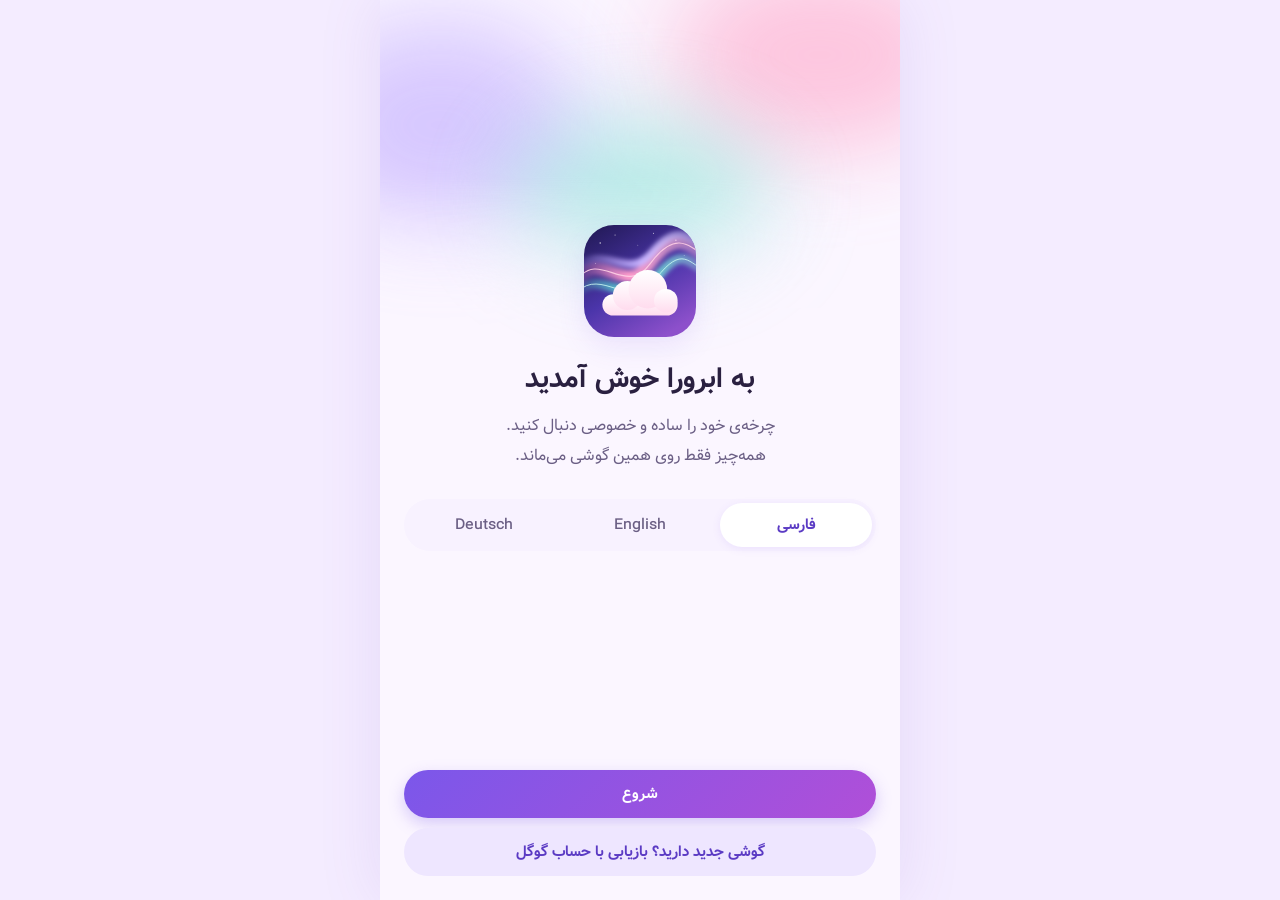
==== index.html @ 749aee8a "Add files via upload" ====
<!doctype html>
<html lang="fa" dir="rtl" data-theme="light" class="splashing">
<head>
<meta charset="utf-8">
<meta name="viewport" content="width=device-width, initial-scale=1, viewport-fit=cover">
<title>ابرورا</title>
<meta name="description" content="Abrora — ابرورا: ردیاب خصوصی و آفلاین چرخه‌ی قاعدگی">
<meta name="theme-color" content="#fbf6ff">
<meta name="color-scheme" content="light dark">
<meta name="apple-mobile-web-app-capable" content="yes">
<meta name="mobile-web-app-capable" content="yes">
<meta name="apple-mobile-web-app-title" content="ابرورا">
<meta name="apple-mobile-web-app-status-bar-style" content="default">
<meta name="format-detection" content="telephone=no">
<link rel="manifest" href="manifest.webmanifest">
<link rel="apple-touch-icon" href="icons/apple-touch-icon.png">
<link rel="icon" type="image/png" href="icons/favicon.png">
<link rel="stylesheet" href="css/app.css">
<link rel="apple-touch-startup-image" href="splash/launch-1320x2868.jpg" media="(device-width: 440px) and (device-height: 956px) and (-webkit-device-pixel-ratio: 3) and (orientation: portrait)">
<link rel="apple-touch-startup-image" href="splash/launch-1206x2622.jpg" media="(device-width: 402px) and (device-height: 874px) and (-webkit-device-pixel-ratio: 3) and (orientation: portrait)">
<link rel="apple-touch-startup-image" href="splash/launch-1290x2796.jpg" media="(device-width: 430px) and (device-height: 932px) and (-webkit-device-pixel-ratio: 3) and (orientation: portrait)">
<link rel="apple-touch-startup-image" href="splash/launch-1179x2556.jpg" media="(device-width: 393px) and (device-height: 852px) and (-webkit-device-pixel-ratio: 3) and (orientation: portrait)">
<link rel="apple-touch-startup-image" href="splash/launch-1284x2778.jpg" media="(device-width: 428px) and (device-height: 926px) and (-webkit-device-pixel-ratio: 3) and (orientation: portrait)">
<link rel="apple-touch-startup-image" href="splash/launch-1170x2532.jpg" media="(device-width: 390px) and (device-height: 844px) and (-webkit-device-pixel-ratio: 3) and (orientation: portrait)">
<link rel="apple-touch-startup-image" href="splash/launch-1125x2436.jpg" media="(device-width: 375px) and (device-height: 812px) and (-webkit-device-pixel-ratio: 3) and (orientation: portrait)">
<link rel="apple-touch-startup-image" href="splash/launch-1242x2688.jpg" media="(device-width: 414px) and (device-height: 896px) and (-webkit-device-pixel-ratio: 3) and (orientation: portrait)">
<link rel="apple-touch-startup-image" href="splash/launch-828x1792.jpg" media="(device-width: 414px) and (device-height: 896px) and (-webkit-device-pixel-ratio: 2) and (orientation: portrait)">
<link rel="apple-touch-startup-image" href="splash/launch-1242x2208.jpg" media="(device-width: 414px) and (device-height: 736px) and (-webkit-device-pixel-ratio: 3) and (orientation: portrait)">
<link rel="apple-touch-startup-image" href="splash/launch-750x1334.jpg" media="(device-width: 375px) and (device-height: 667px) and (-webkit-device-pixel-ratio: 2) and (orientation: portrait)">
<link rel="preload" as="image" href="icons/splash-bg.svg">
<link rel="preload" as="font" type="font/woff2" href="fonts/Vazir-Bold.woff2" crossorigin>
<style>
/* Opening screen (shown instantly, before any script runs) */
html.splashing, html.splashing body { background: #070522; overflow: hidden; }
#splash { position: fixed; inset: 0; z-index: 9999; display: grid; place-items: center; overflow: hidden;
  background: #1c1360 url("icons/splash-bg.svg") center / cover no-repeat;
  transition: opacity .7s ease, transform .9s cubic-bezier(.2, .8, .2, 1), visibility 0s linear .9s; }
#splash.out { opacity: 0; transform: scale(1.06); visibility: hidden; pointer-events: none; }
#splash .sp-center { display: flex; flex-direction: column; align-items: center; gap: 26px; margin-top: -4vh; }
#splash .sp-logo { position: relative; width: 148px; height: 148px; animation: spPop .9s cubic-bezier(.2, 1.2, .3, 1) both, spFloat 5s ease-in-out 1s infinite; }
#splash .sp-logo::before { content: ""; position: absolute; inset: -34px; border-radius: 50%; background: radial-gradient(closest-side, rgba(255, 170, 220, .55), rgba(150, 120, 255, .25) 55%, transparent); animation: spPulse 3.2s ease-in-out infinite; }
#splash .sp-logo img { position: relative; width: 100%; height: 100%; border-radius: 38px; display: block; box-shadow: 0 18px 50px rgba(20, 8, 70, .55), 0 0 0 1.5px rgba(255, 255, 255, .28); }
#splash .sp-name { font-family: "Vazir", system-ui, -apple-system, "Geeza Pro", sans-serif; font-weight: 700; font-size: 46px; line-height: 1.4; color: #fff; direction: rtl;
  text-shadow: 0 2px 22px rgba(255, 150, 215, .65), 0 0 2px rgba(255, 255, 255, .6); animation: spName 1s cubic-bezier(.2, .8, .2, 1) .35s both; }
@keyframes spPop { from { opacity: 0; transform: scale(.55) translateY(24px); } to { opacity: 1; transform: none; } }
@keyframes spFloat { 50% { transform: translateY(-9px); } }
@keyframes spPulse { 50% { transform: scale(1.12); opacity: .75; } }
@keyframes spName { from { opacity: 0; transform: translateY(14px); filter: blur(6px); } to { opacity: 1; transform: none; filter: none; } }
@media (prefers-reduced-motion: reduce) { #splash .sp-logo, #splash .sp-logo::before, #splash .sp-name { animation: none; } }
</style>
<script>
/* Apply saved language and theme before first paint so nothing flashes. */
(function () {
  try {
    var s = (JSON.parse(localStorage.getItem('abrora:v1') || '{}') || {}).settings || {};
    var l = ['fa', 'en', 'de'].indexOf(s.lang) >= 0 ? s.lang : 'fa', h = document.documentElement;
    h.lang = l; h.dir = l === 'fa' ? 'rtl' : 'ltr';
    if (s.font === 'iransans') h.setAttribute('data-font', 'iransans');
    var th = s.theme || 'auto';
    var dark = th === 'dark' || (th === 'auto' && window.matchMedia && matchMedia('(prefers-color-scheme: dark)').matches);
    h.setAttribute('data-theme', dark ? 'dark' : 'light');
  } catch (e) {
    try { if (matchMedia('(prefers-color-scheme: dark)').matches) document.documentElement.setAttribute('data-theme', 'dark'); } catch (e2) {}
  }
})();
</script>
</head>
<body>
<div id="splash" aria-hidden="true"><div class="sp-center"><div class="sp-logo"><img src="icons/logo.svg" alt="" width="148" height="148"></div><div class="sp-name">اَبرورا</div></div></div>
<div id="app"></div>
<noscript>Abrora needs JavaScript. / ابرورا به جاوااسکریپت نیاز دارد.</noscript>
<script>
/* Keep the opening screen up for a moment (so it can be enjoyed), then fade it out once the app is ready. */
(function () {
  var t0 = Date.now(), MIN = 2000, done = false, still = /[?&]still\b/.test(location.search), meta = document.querySelector('meta[name="theme-color"]');
  if (meta) meta.setAttribute('content', '#1c1360');
  self.hideSplash = function () {
    if (done || still) return; done = true;
    setTimeout(function () {
      var el = document.getElementById('splash');
      document.dispatchEvent(new Event('abrora:splash-end'));
      document.documentElement.classList.remove('splashing');
      if (!el) return;
      el.classList.add('out');
      setTimeout(function () { if (el.parentNode) el.parentNode.removeChild(el); }, 1200);
    }, Math.max(0, MIN - (Date.now() - t0)));
  };
  setTimeout(self.hideSplash, 7000); // never get stuck
})();
</script>
<script src="js/version.js"></script>
<script src="js/engine.js"></script>
<script src="js/i18n.js"></script>
<script src="js/config.js"></script>
<script src="js/update.js"></script>
<script src="js/sync.js"></script>
<script src="js/app.js"></script>
</body>
</html>
---- css/app.css ----
/* ============================================================
   Abrora — ابرورا
   Aurora-over-cloud palette, soft and girly, light + dark.
   Logical properties everywhere so RTL (fa) and LTR (en/de) mirror cleanly.
   ============================================================ */

/* Persian fonts, bundled so the app works offline.
   Vazir is the default; IRANSans is an alternative you can pick in Settings. */
@font-face { font-family: "Vazir"; font-weight: 400; font-style: normal; font-display: swap;
  src: url("../fonts/Vazir-Regular.woff2") format("woff2"); }
@font-face { font-family: "Vazir"; font-weight: 500; font-style: normal; font-display: swap;
  src: url("../fonts/Vazir-Medium.woff2") format("woff2"); }
@font-face { font-family: "Vazir"; font-weight: 700; font-style: normal; font-display: swap;
  src: url("../fonts/Vazir-Bold.woff2") format("woff2"); }
/* The IRANSans files supplied are a single weight; bold is synthesised by the browser. */
@font-face { font-family: "IRANSans"; font-weight: 400 500; font-style: normal; font-display: swap;
  src: url("../fonts/IRANSans-Regular.woff2") format("woff2"), url("../fonts/IRANSans-Regular.woff") format("woff"); }

:root {
  --font-vazir: "Vazir", system-ui, -apple-system, "Geeza Pro", "DejaVu Sans", sans-serif;
  --font-iransans: "IRANSans", "Vazir", system-ui, -apple-system, "Geeza Pro", sans-serif;
  --font-fa: var(--font-vazir);
  --font-latin: ui-rounded, "SF Pro Rounded", system-ui, -apple-system, "Segoe UI", "Inter", sans-serif;

  --r-xl: 28px; --r-lg: 22px; --r-md: 16px; --r-sm: 12px;
  --tab-h: 64px;
  --ease: cubic-bezier(.2, .8, .2, 1);
  color-scheme: light;
}

/* ---------- light ---------- */
html[data-theme="light"] {
  --bg: #fbf6ff; --bg2: #f4ecff;
  --surface: #ffffff; --surface2: #f8f2ff;
  --ink: #2a2040; --ink2: #6b5f85; --line: #eadff7;
  --accent: #7b57ea; --accent2: #b04fd8; --accent-soft: #eee6ff; --accent-ink: #5b3bc4;
  --on-accent: #ffffff;
  --period: #f2557f; --period-ink: #cf2f5b; --period-soft: #ffe3ea;
  --fertile: #34cdb8; --fertile-ink: #0b6e61; --fertile-soft: rgba(52, 205, 184, .20);
  --pms: #ffb547; --pms-ink: #8a5a00; --pms-soft: rgba(255, 181, 71, .26);
  --track: #efe7fa; --dot: rgba(255, 255, 255, .9);
  --shadow: 0 10px 28px rgba(123, 87, 234, .12);
  --shadow-s: 0 2px 8px rgba(123, 87, 234, .10);
  --a1: #ff9ec4; --a2: #b9a2ff; --a3: #7fe3d3; --glow: .55;
  --scrim: rgba(36, 22, 64, .42);
  --tone-rose-bg: #ffe1ea; --tone-rose-ink: #6a2140;
  --tone-mint-bg: #d6f5ec; --tone-mint-ink: #0d4d43;
  --tone-lilac-bg: #e9e0ff; --tone-lilac-ink: #3b2a7a;
  --tone-butter-bg: #fff0cc; --tone-butter-ink: #664600;
  --tone-sky-bg: #dcefff; --tone-sky-ink: #1b4670;
}
/* ---------- dark ---------- */
html[data-theme="dark"] {
  color-scheme: dark;
  --bg: #120e22; --bg2: #1a1430;
  --surface: #1e1737; --surface2: #281f48;
  --ink: #f6f0ff; --ink2: #b6a9d4; --line: #352a58;
  --accent: #b9a1ff; --accent2: #f09bd2; --accent-soft: #352a63; --accent-ink: #cdbcff;
  --on-accent: #1a1230;
  --period: #ff6d95; --period-ink: #ff9db9; --period-soft: #472040;
  --fertile: #43dcc6; --fertile-ink: #7ff0de; --fertile-soft: rgba(67, 220, 198, .22);
  --pms: #ffc261; --pms-ink: #ffd68f; --pms-soft: rgba(255, 194, 97, .22);
  --track: #2d2450; --dot: rgba(255, 255, 255, .28);
  --shadow: 0 10px 28px rgba(0, 0, 0, .35);
  --shadow-s: 0 2px 8px rgba(0, 0, 0, .3);
  --a1: #ff6fae; --a2: #7e5cf0; --a3: #2fd0bd; --glow: .5;
  --scrim: rgba(6, 3, 16, .62);
  --tone-rose-bg: #46203a; --tone-rose-ink: #ffd3e2;
  --tone-mint-bg: #12403b; --tone-mint-ink: #c9f5ea;
  --tone-lilac-bg: #342a63; --tone-lilac-ink: #e2d8ff;
  --tone-butter-bg: #4a3a16; --tone-butter-ink: #ffe6ad;
  --tone-sky-bg: #1b3454; --tone-sky-ink: #cfe6ff;
}
/* phase tint for the aurora behind the ring */
body[data-phase="menstrual"] { --a1: #ff7aa2; --a2: #ffa7c1; --a3: #c9a7ff; }
body[data-phase="fertile"]   { --a1: #5fe0cc; --a2: #8fd7ff; --a3: #c9a7ff; }
body[data-phase="luteal"]    { --a1: #ffc067; --a2: #ff9ec4; --a3: #b9a2ff; }
html[data-theme="dark"] body[data-phase="menstrual"] { --a1: #ff5f93; --a2: #c04a8e; --a3: #7e5cf0; }
html[data-theme="dark"] body[data-phase="fertile"]   { --a1: #2fd0bd; --a2: #3a8fd8; --a3: #7e5cf0; }
html[data-theme="dark"] body[data-phase="luteal"]    { --a1: #f5a53a; --a2: #d95a9a; --a3: #7e5cf0; }

/* ---------- base ---------- */
*, *::before, *::after { box-sizing: border-box; }
html { -webkit-text-size-adjust: 100%; background: var(--bg); }
body {
  margin: 0; min-height: 100vh; min-height: 100dvh;
  background: var(--bg); color: var(--ink);
  font-size: 16px; line-height: 1.6;
  -webkit-font-smoothing: antialiased; -webkit-tap-highlight-color: transparent;
  touch-action: manipulation; overscroll-behavior-y: none;
  font-family: var(--font-latin);
}
html[lang="fa"] body { font-family: var(--font-fa); line-height: 1.8; }
html[data-font="iransans"] { --font-fa: var(--font-iransans); }
button, input, textarea { font: inherit; color: inherit; }
button { cursor: pointer; border: 0; background: none; padding: 0; -webkit-user-select: none; user-select: none; }
img, svg { display: block; }
h1, h2, h3, p { margin: 0; }
:focus-visible { outline: 3px solid var(--accent); outline-offset: 2px; border-radius: 10px; }
.sr { position: absolute; width: 1px; height: 1px; overflow: hidden; clip: rect(0 0 0 0); white-space: nowrap; }
[dir="rtl"] .flip { transform: scaleX(-1); }

#app { position: relative; min-height: 100vh; min-height: 100dvh; max-width: 520px; margin-inline: auto; }

/* ---------- aurora backdrop (the one memorable moment) ---------- */
.aurora { position: absolute; inset: 0 0 auto 0; height: 440px; overflow: hidden; pointer-events: none; z-index: 0;
  -webkit-mask-image: linear-gradient(#000 40%, transparent); mask-image: linear-gradient(#000 40%, transparent); }
.aurora i { position: absolute; display: block; border-radius: 50%; filter: blur(46px); opacity: var(--glow);
  transition: background 1.2s ease; }
.aurora i:nth-child(1) { width: 300px; height: 190px; top: -40px; inset-inline-start: -70px; background: var(--a1); animation: drift1 26s ease-in-out infinite alternate; }
.aurora i:nth-child(2) { width: 280px; height: 210px; top: 20px; inset-inline-end: -80px; background: var(--a2); animation: drift2 32s ease-in-out infinite alternate; }
.aurora i:nth-child(3) { width: 260px; height: 150px; top: 120px; inset-inline-start: 25%; background: var(--a3); animation: drift3 38s ease-in-out infinite alternate; }
@keyframes drift1 { to { transform: translate(60px, 40px) scale(1.15); } }
@keyframes drift2 { to { transform: translate(-70px, 30px) scale(.9); } }
@keyframes drift3 { to { transform: translate(40px, -30px) scale(1.2); } }

/* ---------- layout ---------- */
.view { position: relative; z-index: 1; padding: calc(env(safe-area-inset-top) + 14px) 20px calc(var(--tab-h) + env(safe-area-inset-bottom) + 28px); }
.topbar { display: flex; align-items: center; justify-content: space-between; gap: 12px; min-height: 48px; }
.brand { display: flex; align-items: center; gap: 12px; min-width: 0; }
.brand .logo { width: 44px; height: 44px; border-radius: 13px; box-shadow: var(--shadow-s); flex: none; }
.brand-name { font-weight: 700; font-size: 19px; line-height: 1.3; }
.brand-date { font-size: 13px; color: var(--ink2); line-height: 1.4; }
.icon-btn { width: 44px; height: 44px; border-radius: 50%; display: grid; place-items: center; background: var(--surface); box-shadow: var(--shadow-s); color: var(--ink); flex: none; }
.icon-btn svg { width: 22px; height: 22px; }
.page-title { font-size: 26px; font-weight: 700; line-height: 1.4; }
.page-head { display: flex; align-items: center; justify-content: space-between; gap: 12px; margin-bottom: 14px; min-height: 48px; }
.page-head .left { display: flex; align-items: center; gap: 10px; }
.section-title { font-size: 17px; font-weight: 700; margin: 26px 0 10px; }
.muted { color: var(--ink2); }
.small { font-size: 13px; line-height: 1.6; }

.banner { display: flex; gap: 12px; align-items: flex-start; margin-top: 14px; padding: 12px 14px; border-radius: var(--r-md);
  background: var(--accent-soft); color: var(--accent-ink); font-size: 14px; line-height: 1.7; }
.banner button { flex: none; font-weight: 700; color: var(--accent-ink); min-height: 44px; padding-inline: 8px; }

/* ---------- ring ---------- */
.ring-wrap { position: relative; width: min(100%, 330px); aspect-ratio: 1; margin: 10px auto -30px; }
.ring-wrap > svg { position: absolute; inset: 0; width: 100%; height: 100%; overflow: visible; direction: ltr; }
.ring-center { position: absolute; inset: 21% 21%; display: flex; flex-direction: column; align-items: center; justify-content: center; text-align: center; gap: 4px; }
.rc-date { font-size: 13px; color: var(--ink2); line-height: 1.5; }
.rc-big { font-size: 21px; font-weight: 700; line-height: 1.45; text-wrap: balance; }
.rc-sub { font-size: 13px; color: var(--ink2); line-height: 1.5; }
.ring-center .btn { margin-top: 8px; }
.arc { fill: none; stroke-linecap: round; }
.ring-svg .track { fill: none; stroke: var(--track); }
.ring-svg text { font-family: inherit; }
.ring-svg.intro .arc { stroke-dasharray: 1; stroke-dashoffset: 1; animation: draw .9s .15s var(--ease) forwards; }
.ring-svg.intro .arc.a2 { animation-delay: .35s; } .ring-svg.intro .arc.a3 { animation-delay: .55s; }
.ring-svg.intro .marker { opacity: 0; animation: pop .45s .95s var(--ease) forwards; transform-box: fill-box; transform-origin: center; }
@keyframes draw { to { stroke-dashoffset: 0; } }
@keyframes pop { from { opacity: 0; transform: scale(.6); } to { opacity: 1; transform: scale(1); } }

.legend { display: flex; flex-wrap: wrap; justify-content: center; gap: 6px 18px; margin: 14px 0 0; font-size: 13px; color: var(--ink2); }
.legend span { display: inline-flex; align-items: center; gap: 7px; }
.dot { width: 10px; height: 10px; border-radius: 50%; display: inline-block; flex: none; }
.dot.p { background: var(--period); } .dot.f { background: var(--fertile); } .dot.m { background: var(--pms); }
.dot.pred { background: transparent; border: 2px dashed var(--period); } .dot.log { background: var(--accent); width: 6px; height: 6px; }

/* ---------- buttons ---------- */
.btn { display: inline-flex; align-items: center; justify-content: center; gap: 8px; min-height: 48px; padding: 0 22px; border-radius: 999px;
  font-weight: 700; font-size: 15px; transition: transform .15s var(--ease), box-shadow .2s; }
.btn:active { transform: scale(.97); }
.btn.primary { background: linear-gradient(135deg, var(--accent), var(--accent2)); color: var(--on-accent); box-shadow: 0 6px 16px rgba(123, 87, 234, .28); }
html[data-theme="dark"] .btn.primary { box-shadow: 0 6px 16px rgba(0, 0, 0, .35); }
.btn.outline { border: 2px solid var(--accent); color: var(--accent-ink); background: var(--surface); }
.btn.soft { background: var(--accent-soft); color: var(--accent-ink); }
.btn.danger { border: 2px solid var(--period); color: var(--period-ink); background: transparent; }
.btn.block { display: flex; width: 100%; }
.btn svg { width: 18px; height: 18px; }

/* ---------- quick info cards ---------- */
.trio { display: grid; grid-template-columns: repeat(3, 1fr); gap: 10px; margin-top: 22px; }
.mini { background: var(--surface); border-radius: var(--r-lg); padding: 12px; box-shadow: var(--shadow-s); min-width: 0; display: flex; flex-direction: column; justify-content: flex-end; }
.mini .k { font-size: 12.5px; color: var(--ink2); line-height: 1.5; }
.mini .v { font-size: 16px; font-weight: 700; line-height: 1.5; margin-top: 2px; }
.mini .s { font-size: 12.5px; color: var(--ink2); line-height: 1.5; }
.mini.p .v { color: var(--period-ink); } .mini.f .v { color: var(--fertile-ink); } .mini.c .v { color: var(--accent-ink); }

/* ---------- today pill ---------- */
.today-pill { display: flex; align-items: center; gap: 12px; width: 100%; min-height: 60px; margin-top: 14px; padding: 8px 10px; padding-inline-start: 10px;
  background: var(--surface); border-radius: 999px; box-shadow: var(--shadow-s); text-align: start; }
.today-pill .txt { flex: 1; font-weight: 700; font-size: 15px; line-height: 1.5; color: var(--accent-ink); }
.today-pill .chev { width: 20px; height: 20px; margin-inline-end: 8px; color: var(--ink2); }
.bubbles { display: flex; flex: none; padding-inline-end: 8px; }
.bubbles span { width: 40px; height: 40px; border-radius: 50%; background: var(--accent-soft); display: grid; place-items: center; font-size: 20px; margin-inline-end: -12px; border: 2.5px solid var(--surface); }
.bubbles .plus { background: linear-gradient(135deg, var(--accent), var(--accent2)); color: var(--on-accent); font-size: 22px; font-weight: 700; margin-inline-end: 0; border: 0; }
.bubbles .plus svg { width: 20px; height: 20px; }

/* ---------- tips ---------- */
.carousel { display: flex; gap: 12px; overflow-x: auto; scroll-snap-type: x mandatory; margin-inline: -20px; padding: 4px 20px 14px; scrollbar-width: none; }
.carousel::-webkit-scrollbar { display: none; }
.tip { flex: none; width: 152px; min-height: 188px; scroll-snap-align: start; border-radius: var(--r-xl); padding: 16px 14px; text-align: start;
  display: flex; flex-direction: column; justify-content: space-between; gap: 10px; box-shadow: var(--shadow-s); }
.tip b { font-size: 15px; line-height: 1.55; font-weight: 700; }
.tip .em { font-size: 44px; line-height: 1; align-self: flex-end; }
.tone-rose { background: var(--tone-rose-bg); color: var(--tone-rose-ink); }
.tone-mint { background: var(--tone-mint-bg); color: var(--tone-mint-ink); }
.tone-lilac { background: var(--tone-lilac-bg); color: var(--tone-lilac-ink); }
.tone-butter { background: var(--tone-butter-bg); color: var(--tone-butter-ink); }
.tone-sky { background: var(--tone-sky-bg); color: var(--tone-sky-ink); }

/* ---------- calendar ---------- */
.cal-head { display: flex; align-items: center; justify-content: space-between; gap: 8px; margin: 4px 0 8px; }
.cal-title { font-size: 20px; font-weight: 700; line-height: 1.4; flex: 1; text-align: center; }
.cal-nav { width: 44px; height: 44px; border-radius: 50%; display: grid; place-items: center; background: var(--surface); box-shadow: var(--shadow-s); }
.cal-nav svg { width: 20px; height: 20px; }
.cal-card { background: var(--surface); border-radius: var(--r-xl); padding: 14px 8px 10px; box-shadow: var(--shadow); }
.week, .grid { display: grid; grid-template-columns: repeat(7, 1fr); }
.week div { text-align: center; font-size: 13px; color: var(--ink2); padding: 4px 0 8px; font-weight: 500; }
.grid { row-gap: 2px; }
.cell { height: 54px; display: flex; flex-direction: column; align-items: center; justify-content: flex-start; padding-top: 3px; gap: 1px; position: relative; border-radius: 14px; }
.cell .n { width: 38px; height: 38px; border-radius: 50%; display: grid; place-items: center; font-size: 16px; font-weight: 500; line-height: 1; }
.cell.empty { pointer-events: none; }
.cell.period .n { background: var(--period); color: #fff; font-weight: 700; }
.cell.pred .n { border: 2px dashed var(--period); }
.cell.fertile .n { background: var(--fertile-soft); }
.cell.ov .n { background: var(--fertile); color: #05332c; font-weight: 700; }
.cell.pms .n { background: var(--pms-soft); }
.cell.today .n { box-shadow: 0 0 0 2.5px var(--accent); font-weight: 700; }
.cell.today.period .n { box-shadow: 0 0 0 2.5px var(--surface), 0 0 0 5px var(--accent); }
.cell.future-dim .n { opacity: .9; }
.cell .tick { position: absolute; bottom: 2px; width: 6px; height: 6px; border-radius: 50%; background: var(--accent); }
.cal-legend { display: flex; flex-wrap: wrap; gap: 8px 16px; margin: 14px 4px 0; font-size: 13px; color: var(--ink2); }
.cal-legend span { display: inline-flex; align-items: center; gap: 7px; }
.cal-legend .sw { width: 16px; height: 16px; border-radius: 50%; flex: none; }
.sw.p { background: var(--period); } .sw.pred { border: 2px dashed var(--period); } .sw.f { background: var(--fertile-soft); box-shadow: inset 0 0 0 1px var(--fertile); }
.sw.o { background: var(--fertile); } .sw.m { background: var(--pms-soft); box-shadow: inset 0 0 0 1px var(--pms); }

/* ---------- stats ---------- */
.card { background: var(--surface); border-radius: var(--r-xl); padding: 16px; box-shadow: var(--shadow-s); }
.stat-grid { display: grid; grid-template-columns: 1fr 1fr; gap: 10px; }
.stat-grid .mini:last-child { grid-column: 1 / -1; }
.stat-big { font-size: 28px; font-weight: 700; line-height: 1.3; }
.bars { display: flex; align-items: flex-end; gap: 10px; height: 170px; margin-top: 10px; position: relative; padding-top: 6px; }
.bar-col { flex: 1; display: flex; flex-direction: column; align-items: center; justify-content: flex-end; height: 100%; gap: 4px; min-width: 0; }
.bar-col .val { font-size: 13px; font-weight: 700; }
.bar-col .bar { width: 100%; max-width: 34px; border-radius: 12px 12px 6px 6px; background: linear-gradient(180deg, var(--accent2), var(--accent)); opacity: .9; min-height: 8px; }
.bar-col .lab { font-size: 12px; color: var(--ink2); line-height: 1.3; text-align: center; }
.avg-line { position: absolute; inset-inline: 0; border-top: 2px dashed var(--period); opacity: .7; pointer-events: none; }
.hbar { display: grid; grid-template-columns: 1fr; gap: 4px; margin-top: 12px; }
.hbar .row { display: flex; justify-content: space-between; font-size: 14px; }
.hbar .track { height: 10px; border-radius: 6px; background: var(--track); overflow: hidden; }
.hbar .fill { height: 100%; border-radius: 6px; background: linear-gradient(90deg, var(--accent), var(--accent2)); }
.empty-state { text-align: center; padding: 34px 20px; color: var(--ink2); }
.empty-state .em { font-size: 44px; margin-bottom: 8px; }

/* ---------- tips page ---------- */
.phase-card { border-radius: var(--r-xl); padding: 18px; }
.phase-card h2 { font-size: 22px; line-height: 1.4; margin-top: 2px; }
.phase-card p { font-size: 15px; line-height: 1.8; margin-top: 4px; opacity: .92; }
.tip-row { display: flex; gap: 14px; align-items: flex-start; padding: 14px; border-radius: var(--r-lg); margin-top: 10px; text-align: start; width: 100%; }
.tip-row .em { font-size: 32px; line-height: 1.2; flex: none; }
.tip-row b { display: block; font-size: 16px; line-height: 1.55; }
.tip-row span { display: block; font-size: 14px; line-height: 1.8; opacity: .92; }
.list-row { display: flex; align-items: center; gap: 14px; width: 100%; min-height: 64px; padding: 10px 14px; background: var(--surface); border-radius: var(--r-lg); box-shadow: var(--shadow-s); margin-top: 10px; text-align: start; }
.list-row .tile { width: 44px; height: 44px; border-radius: 14px; display: grid; place-items: center; font-size: 22px; flex: none; }
.list-row b { flex: 1; font-size: 16px; line-height: 1.55; }
.list-row svg { width: 20px; height: 20px; color: var(--ink2); flex: none; }

/* ---------- settings ---------- */
.group { background: var(--surface); border-radius: var(--r-xl); padding: 16px; box-shadow: var(--shadow-s); margin-top: 14px; }
.group h3 { font-size: 16px; font-weight: 700; line-height: 1.5; }
.group .hint { font-size: 13px; color: var(--ink2); line-height: 1.7; margin-top: 4px; }
.seg { display: flex; gap: 4px; background: var(--surface2); padding: 4px; border-radius: 999px; margin-top: 12px; }
.seg button { flex: 1; min-height: 44px; border-radius: 999px; font-weight: 500; font-size: 15px; color: var(--ink2); padding: 0 8px; }
.seg button[aria-pressed="true"] { background: var(--surface); color: var(--accent-ink); font-weight: 700; box-shadow: var(--shadow-s); }
html[data-theme="dark"] .seg button[aria-pressed="true"] { background: var(--accent-soft); }
.stepper-row { display: flex; align-items: center; justify-content: space-between; gap: 12px; min-height: 52px; margin-top: 8px; }
.stepper-row label { font-size: 15px; font-weight: 500; }
.stepper { display: inline-flex; align-items: center; gap: 4px; background: var(--surface2); border-radius: 999px; padding: 4px; }
.stepper button { width: 44px; height: 44px; border-radius: 50%; background: var(--surface); box-shadow: var(--shadow-s); display: grid; place-items: center; color: var(--accent-ink); }
.stepper button svg { width: 20px; height: 20px; }
.stepper output { min-width: 56px; text-align: center; font-weight: 700; font-size: 16px; }
.stack { display: grid; gap: 10px; margin-top: 12px; }
.ver { text-align: center; font-size: 13px; color: var(--ink2); margin-top: 22px; }

/* ---------- tab bar ---------- */
.tabbar { position: fixed; bottom: 0; inset-inline: 0; max-width: 520px; margin-inline: auto; z-index: 20;
  display: flex; background: var(--surface); border-top: 1px solid var(--line);
  padding: 6px 8px calc(6px + env(safe-area-inset-bottom)); min-height: calc(var(--tab-h) + env(safe-area-inset-bottom)); }
.tab { flex: 1; display: flex; flex-direction: column; align-items: center; justify-content: center; gap: 2px; color: var(--ink2); font-size: 12px; font-weight: 500; min-height: 52px; line-height: 1.3; }
.tab .ic { width: 52px; height: 30px; border-radius: 15px; display: grid; place-items: center; transition: background .25s var(--ease); }
.tab svg { width: 24px; height: 24px; }
.tab[aria-current="page"] { color: var(--accent-ink); font-weight: 700; }
.tab[aria-current="page"] .ic { background: var(--accent-soft); }

/* ---------- sheets ---------- */
.scrim { position: fixed; inset: 0; background: var(--scrim); opacity: 0; transition: opacity .25s ease; z-index: 40; }
.scrim.open { opacity: 1; }
.sheet { position: fixed; bottom: 0; inset-inline: 0; max-width: 520px; margin-inline: auto; z-index: 41; max-height: 90vh; max-height: 90dvh; overflow-y: auto; overscroll-behavior: contain;
  background: var(--bg); border-radius: var(--r-xl) var(--r-xl) 0 0; padding: 10px 20px calc(24px + env(safe-area-inset-bottom));
  transform: translateY(105%); transition: transform .32s var(--ease); box-shadow: 0 -12px 40px rgba(0, 0, 0, .18); outline: none; }
.sheet.open { transform: none; }
.grab { width: 44px; height: 5px; border-radius: 3px; background: var(--line); margin: 0 auto 12px; }
.sheet h2 { font-size: 21px; line-height: 1.5; font-weight: 700; }
.sheet .sub { font-size: 14px; color: var(--ink2); line-height: 1.6; }
.sheet .block { margin-top: 20px; }
.sheet .block > h3 { font-size: 15px; font-weight: 700; margin-bottom: 10px; }
.sheet p.body { font-size: 16px; line-height: 1.95; margin-top: 12px; }
.sheet .big-em { font-size: 52px; line-height: 1.2; }
.chips { display: flex; flex-wrap: wrap; gap: 8px; }
.chip { min-height: 44px; display: inline-flex; align-items: center; gap: 7px; padding: 0 14px; border-radius: 999px; background: var(--surface); border: 1.5px solid var(--line); font-size: 15px; font-weight: 500; }
.chip .e { font-size: 19px; line-height: 1; }
.chip[aria-pressed="true"] { background: var(--accent-soft); border-color: var(--accent); color: var(--accent-ink); font-weight: 700; }
.switch-row { display: flex; align-items: center; justify-content: space-between; gap: 12px; padding: 12px 14px; border-radius: var(--r-lg); background: var(--surface); min-height: 64px; width: 100%; text-align: start; }
.switch-row b { display: block; font-size: 16px; line-height: 1.5; }
.switch-row span.d { display: block; font-size: 13px; color: var(--ink2); line-height: 1.6; }
.switch { width: 54px; height: 32px; border-radius: 16px; background: var(--track); position: relative; flex: none; transition: background .2s; }
.switch::after { content: ""; position: absolute; top: 3px; inset-inline-start: 3px; width: 26px; height: 26px; border-radius: 50%; background: #fff; box-shadow: 0 1px 4px rgba(0, 0, 0, .25); transition: transform .22s var(--ease); }
.switch[aria-checked="true"] { background: var(--period); }
.switch[aria-checked="true"]::after { transform: translateX(22px); }
[dir="rtl"] .switch[aria-checked="true"]::after { transform: translateX(-22px); }
.flow { display: grid; grid-template-columns: repeat(4, 1fr); gap: 8px; }
.flow button { min-height: 64px; border-radius: var(--r-md); background: var(--surface); border: 1.5px solid var(--line); display: flex; flex-direction: column; align-items: center; justify-content: center; gap: 2px; font-size: 13px; font-weight: 500; padding: 6px 2px; }
.flow button[aria-pressed="true"] { background: var(--period-soft); border-color: var(--period); color: var(--period-ink); font-weight: 700; }
.flow .drops { display: flex; gap: 1px; height: 18px; }
.flow .drops svg { width: 12px; height: 18px; color: var(--period); }
textarea.note { width: 100%; min-height: 96px; border-radius: var(--r-md); border: 1.5px solid var(--line); background: var(--surface); padding: 12px 14px; font-size: 16px; line-height: 1.7; resize: vertical; -webkit-user-select: text; user-select: text; }
textarea.note:focus { outline: none; border-color: var(--accent); box-shadow: 0 0 0 3px var(--accent-soft); }
.phase-line { display: inline-flex; align-items: center; gap: 8px; margin-top: 8px; padding: 6px 12px; border-radius: 999px; font-size: 14px; font-weight: 500; }
.phase-line.p { background: var(--period-soft); color: var(--period-ink); } .phase-line.f { background: var(--fertile-soft); color: var(--fertile-ink); } .phase-line.m { background: var(--pms-soft); color: var(--pms-ink); }
.sheet .actions { display: grid; gap: 10px; margin-top: 22px; }
.sheet .actions.two { grid-template-columns: 1fr 1fr; }

/* ---------- toast ---------- */
.toast { position: fixed; inset-inline: 0; bottom: calc(var(--tab-h) + env(safe-area-inset-bottom) + 18px); margin-inline: auto; width: fit-content; max-width: calc(100% - 40px); z-index: 60;
  background: var(--ink); color: var(--bg); padding: 11px 20px; border-radius: 999px; font-size: 15px; font-weight: 500; box-shadow: var(--shadow); animation: toast 2.4s var(--ease) forwards; }
@keyframes toast { 0% { opacity: 0; transform: translateY(12px); } 10%, 85% { opacity: 1; transform: none; } 100% { opacity: 0; transform: translateY(6px); } }

/* ---------- onboarding ---------- */
.onb { position: relative; z-index: 1; min-height: 100vh; min-height: 100dvh; display: flex; flex-direction: column; padding: calc(env(safe-area-inset-top) + 24px) 24px calc(24px + env(safe-area-inset-bottom)); }
.onb .body { flex: 1; display: flex; flex-direction: column; justify-content: center; }
.onb .hero { width: 112px; height: 112px; border-radius: 30px; margin: 0 auto 22px; box-shadow: var(--shadow); }
.onb h1 { font-size: 28px; line-height: 1.5; text-align: center; font-weight: 700; text-wrap: balance; }
.onb .lead { text-align: center; color: var(--ink2); margin-top: 10px; font-size: 16px; line-height: 1.9; text-wrap: balance; }
.onb .lang-seg { margin-top: 28px; }
.onb .foot { display: grid; gap: 10px; padding-top: 18px; }
.steps { display: flex; justify-content: center; gap: 8px; margin-bottom: 8px; }
.steps i { width: 8px; height: 8px; border-radius: 50%; background: var(--line); display: block; }
.steps i.on { background: var(--accent); width: 24px; border-radius: 4px; }
.onb h2 { font-size: 24px; line-height: 1.5; text-align: center; font-weight: 700; text-wrap: balance; }
.onb .cal-card { margin-top: 18px; }

/* ---------- motion preferences ---------- */
@media (prefers-reduced-motion: reduce) {
  *, *::before, *::after { animation-duration: .001ms !important; animation-iteration-count: 1 !important; transition-duration: .001ms !important; }
  .aurora i { animation: none; }
}
@media (min-width: 521px) { body { background: var(--bg2); } #app { background: var(--bg); box-shadow: 0 0 60px rgba(120, 80, 200, .12); } }

/* ---------- additions ---------- */
html.lock, html.lock body { overflow: hidden; }
[dir="ltr"] .flip-back { transform: scaleX(-1); }
.arc.p { stroke: var(--period); } .arc.f { stroke: var(--fertile); } .arc.m { stroke: var(--pms); }
.ring-svg .dotc { fill: var(--dot); }
.ring-svg .lbl { font-size: 12px; font-weight: 700; }
.ring-svg .lp { fill: var(--period-ink); } .ring-svg .lm { fill: var(--pms-ink); }
.ring-svg .marker { filter: drop-shadow(0 3px 5px rgba(60, 30, 120, .28)); }
.ring-svg .mk { fill: var(--surface); stroke-width: 3.5; }
.ring-svg .mk-p { stroke: var(--period); } .ring-svg .mk-f { stroke: var(--fertile); } .ring-svg .mk-m { stroke: var(--pms); } .ring-svg .mk-n { stroke: var(--accent); }
.ring-svg .mk-t { fill: var(--ink); font-size: 14px; font-weight: 700; }
.ring-center .btn { padding: 6px 14px; min-height: 44px; font-size: 14px; line-height: 1.4; text-align: center; }
.cell:disabled { cursor: default; color: var(--ink2); }

/* ---------- new-version card ---------- */
#update-root { position: fixed; inset-inline: 0; top: 0; z-index: 55; pointer-events: none; }
.update-card { pointer-events: auto; max-width: 496px; margin: calc(env(safe-area-inset-top) + 10px) 12px 0; margin-inline: max(12px, calc((100% - 496px) / 2));
  background: var(--surface); color: var(--ink); border-radius: var(--r-lg); padding: 14px 16px 14px;
  box-shadow: 0 14px 40px rgba(60, 30, 130, .28), 0 0 0 1.5px var(--accent-soft); animation: ucIn .5s var(--ease) both; }
@keyframes ucIn { from { opacity: 0; transform: translateY(-24px) scale(.97); } to { opacity: 1; transform: none; } }
.update-card .uc-top { display: flex; align-items: center; gap: 12px; }
.update-card .uc-ic { width: 44px; height: 44px; border-radius: 14px; display: grid; place-items: center; font-size: 22px; flex: none;
  background: linear-gradient(135deg, var(--accent-soft), var(--period-soft)); }
.update-card .uc-txt { display: grid; min-width: 0; }
.update-card .uc-txt b { font-size: 16px; line-height: 1.5; }
.update-card .uc-txt span { font-size: 13px; color: var(--ink2); line-height: 1.6; }
.update-card ul { margin: 10px 0 0; padding-inline-start: 22px; font-size: 14px; line-height: 1.8; color: var(--ink2); }
.update-card .uc-actions { display: grid; grid-template-columns: 2fr 1fr; gap: 10px; margin-top: 12px; }
.update-card .uc-actions .btn { padding: 0 12px; }

/* ---------- cloud backup rows ---------- */
.cloud-row { display: flex; justify-content: space-between; gap: 12px; align-items: baseline; margin-top: 12px; font-size: 14px; line-height: 1.6; }
.cloud-row .k { color: var(--ink2); }
.cloud-row .v { font-weight: 500; text-align: end; min-width: 0; overflow-wrap: anywhere; }
.btn:disabled { opacity: .55; }
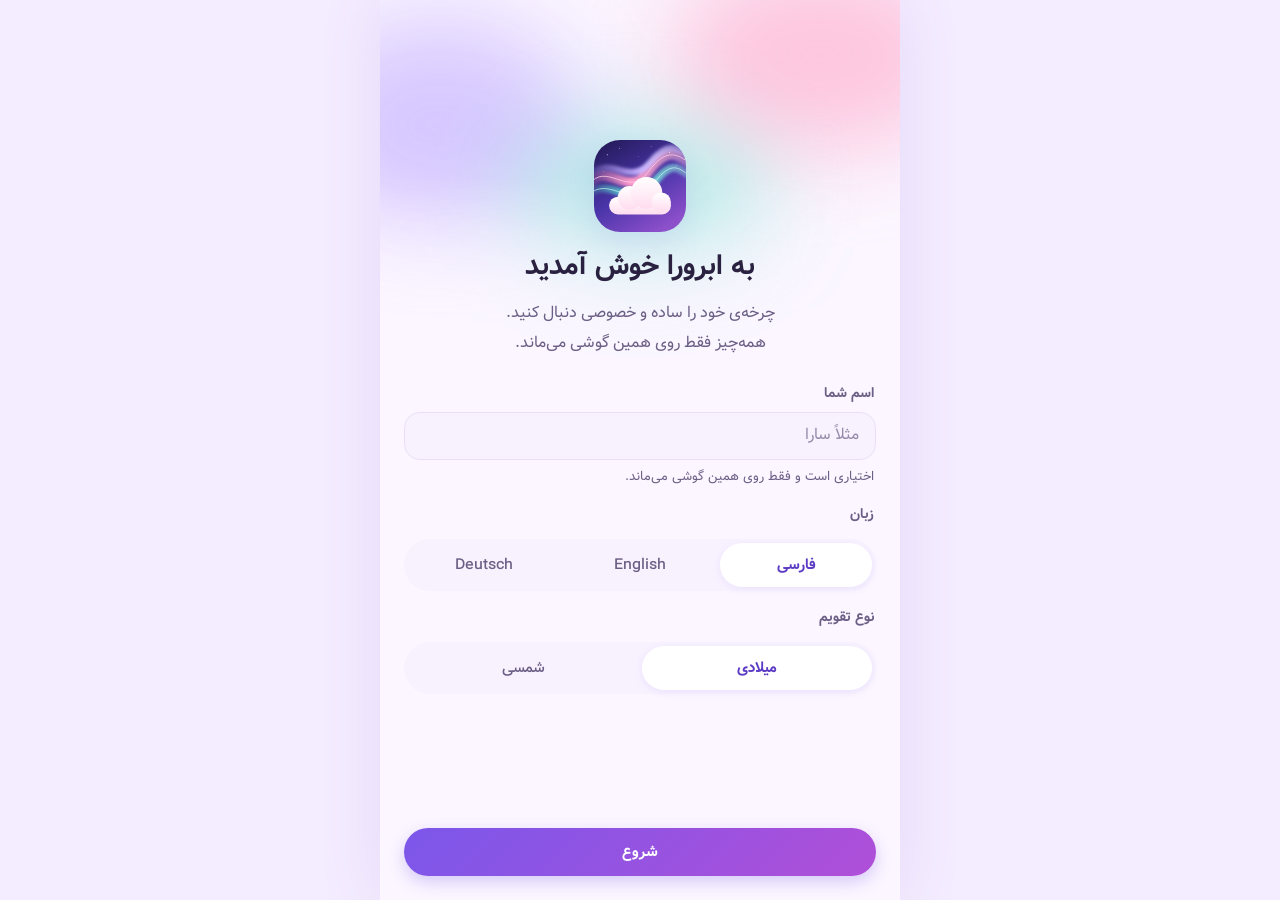
==== commit 181ad9be: "Add files via upload v1.3.0" ====
--- a/index.html
+++ b/index.html
@@ -89,8 +89,11 @@
 })();
 </script>
 <script src="js/version.js"></script>
+<script src="js/calendar.js"></script>
 <script src="js/engine.js"></script>
 <script src="js/i18n.js"></script>
+<script src="js/content.js"></script>
+<script src="js/lock.js"></script>
 <script src="js/config.js"></script>
 <script src="js/update.js"></script>
 <script src="js/sync.js"></script>
--- a/css/app.css
+++ b/css/app.css
@@ -331,7 +331,7 @@
 /* ---------- onboarding ---------- */
 .onb { position: relative; z-index: 1; min-height: 100vh; min-height: 100dvh; display: flex; flex-direction: column; padding: calc(env(safe-area-inset-top) + 24px) 24px calc(24px + env(safe-area-inset-bottom)); }
 .onb .body { flex: 1; display: flex; flex-direction: column; justify-content: center; }
-.onb .hero { width: 112px; height: 112px; border-radius: 30px; margin: 0 auto 22px; box-shadow: var(--shadow); }
+.onb .hero { width: 92px; height: 92px; border-radius: 26px; margin: 0 auto 14px; box-shadow: var(--shadow); }
 .onb h1 { font-size: 28px; line-height: 1.5; text-align: center; font-weight: 700; text-wrap: balance; }
 .onb .lead { text-align: center; color: var(--ink2); margin-top: 10px; font-size: 16px; line-height: 1.9; text-wrap: balance; }
 .onb .lang-seg { margin-top: 28px; }
@@ -384,3 +384,66 @@
 .cloud-row .k { color: var(--ink2); }
 .cloud-row .v { font-weight: 500; text-align: end; min-width: 0; overflow-wrap: anywhere; }
 .btn:disabled { opacity: .55; }
+
+/* ===== v1.3: greeting, articles, name field, app lock ===== */
+.greet { position: relative; z-index: 1; margin: 6px 4px 2px; }
+.greet h1 { font-size: 22px; line-height: 1.5; font-weight: 700; }
+.greet p { margin-top: 2px; color: var(--ink2); font-size: 15px; line-height: 1.85; text-wrap: balance; }
+
+.pain-pill { display: flex; align-items: center; gap: 12px; width: 100%; min-height: 54px; margin-top: 10px; padding: 6px 14px; background: var(--period-soft);
+  border-radius: 999px; text-align: start; color: var(--period-ink); }
+.pain-pill .pe { font-size: 22px; line-height: 1; }
+.pain-pill .txt { flex: 1; font-weight: 700; font-size: 15px; }
+.pain-pill .chev { width: 20px; height: 20px; }
+
+.art-list { display: grid; gap: 10px; }
+.art-row { display: flex; align-items: center; gap: 14px; width: 100%; min-height: 68px; padding: 10px 14px; background: var(--surface); border-radius: var(--r-lg);
+  box-shadow: var(--shadow-s); text-align: start; }
+.art-row:active { transform: scale(.985); }
+.art-row .tile { width: 46px; height: 46px; border-radius: 14px; display: grid; place-items: center; font-size: 23px; flex: none; }
+.art-row .art-t { flex: 1; min-width: 0; display: grid; gap: 1px; }
+.art-row b { font-size: 16px; line-height: 1.55; font-weight: 700; }
+.art-row small { font-size: 13px; color: var(--ink2); line-height: 1.5; }
+.art-row .why { font-style: normal; font-size: 12.5px; font-weight: 700; color: var(--accent-ink); }
+.art-row svg { width: 20px; height: 20px; color: var(--ink2); flex: none; }
+.btn.more { margin-top: 12px; }
+
+.search { margin-top: 4px; }
+.field { width: 100%; min-height: 48px; padding: 0 16px; border-radius: 16px; background: var(--surface2); border: 1.5px solid var(--line); color: var(--ink);
+  font: inherit; font-size: 16px; }
+.field::placeholder { color: var(--ink2); opacity: .7; }
+.field:focus { outline: none; border-color: var(--accent); box-shadow: 0 0 0 3px var(--accent-soft); }
+.lbl { display: block; margin: 14px 2px 6px; font-size: 14px; font-weight: 700; color: var(--ink2); }
+.group > .lbl:first-of-type { margin-top: 10px; }
+.onb-form { margin-top: 22px; }
+.onb-form .lbl:first-child { margin-top: 0; }
+.onb-form .hint { font-size: 13px; color: var(--ink2); line-height: 1.7; margin: 6px 2px 0; }
+
+.fchips { display: flex; gap: 8px; overflow-x: auto; margin: 10px -20px 12px; padding: 2px 20px 6px; scrollbar-width: none; }
+.fchips::-webkit-scrollbar { display: none; }
+.fchip { flex: none; min-height: 40px; padding: 0 16px; border-radius: 999px; background: var(--surface); border: 1.5px solid var(--line); font-size: 14.5px; font-weight: 500; white-space: nowrap; }
+.fchip[aria-pressed="true"] { background: var(--accent-soft); border-color: var(--accent); color: var(--accent-ink); font-weight: 700; }
+.empty-note { text-align: center; color: var(--ink2); padding: 22px 10px; font-size: 15px; line-height: 1.8; }
+.empty-note .btn { margin-top: 10px; }
+
+.sheet.tall { min-height: 62vh; min-height: 62dvh; max-height: 94vh; max-height: 94dvh; }
+.sheet .art-meta { margin-top: 6px; font-size: 13.5px; color: var(--ink2); font-weight: 600; }
+.sheet .reader .body { margin-top: 10px; }
+.sheet .rh { font-size: 17px; font-weight: 700; line-height: 1.6; margin-top: 22px; }
+.sheet .rl { margin: 8px 0 0; padding-inline-start: 22px; display: grid; gap: 6px; font-size: 16px; line-height: 1.85; }
+.sheet .src { list-style: none; margin: 8px 0 0; padding: 0; display: grid; gap: 6px; font-size: 14px; line-height: 1.6; text-align: start; }
+.sheet .src a { color: var(--accent-ink); text-decoration: underline; text-underline-offset: 3px; overflow-wrap: anywhere; }
+.sheet .art-disc { margin-top: 18px; }
+
+/* app lock */
+.applock { position: fixed; inset: 0; z-index: 70; display: grid; place-items: center; padding: 24px; background: var(--bg); }
+.applock::before { content: ""; position: absolute; inset: 0; background: radial-gradient(60% 40% at 50% 12%, var(--a2), transparent 70%); opacity: .28; pointer-events: none; }
+.applock-card { position: relative; width: min(340px, 100%); text-align: center; }
+.applock-card .logo { width: 96px; height: 96px; border-radius: 27px; box-shadow: var(--shadow); margin: 0 auto 16px; display: block; }
+.applock-card h1 { font-size: 26px; line-height: 1.5; font-weight: 700; }
+.applock-card .lead { color: var(--ink2); margin: 6px 0 22px; font-size: 16px; line-height: 1.9; text-wrap: balance; }
+html.is-locked #view-root, html.is-locked #tab-root, html.is-locked #sheet-root, html.is-locked #update-root, html.is-locked #toast-root,
+html.away:not(.is-locked) #view-root, html.away:not(.is-locked) #tab-root, html.away:not(.is-locked) #sheet-root { visibility: hidden; }
+html.away:not(.is-locked) body::after { content: ""; position: fixed; inset: 0; z-index: 69; background: var(--bg); }
+
+@media (prefers-reduced-motion: reduce) { .art-row:active { transform: none; } }
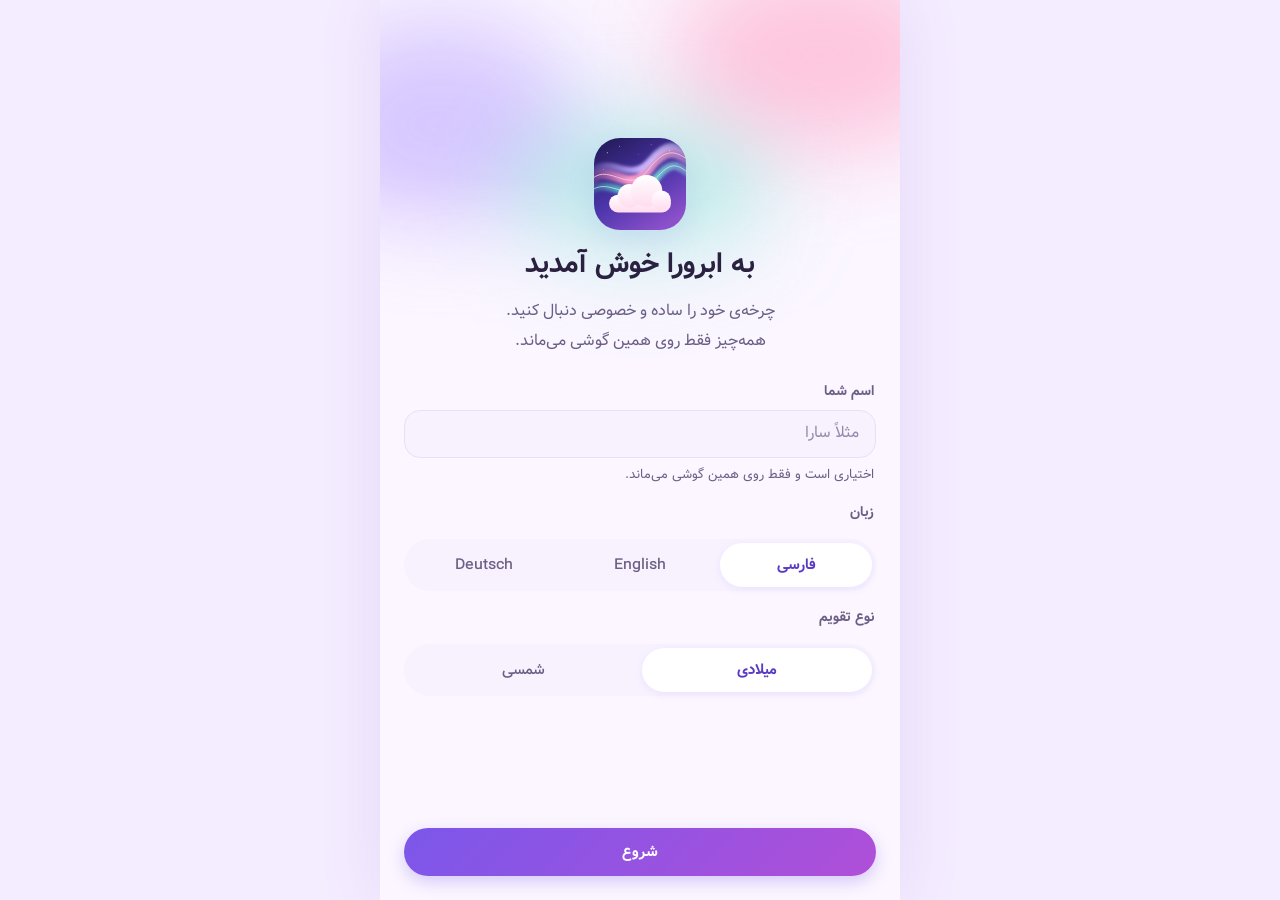
==== commit ee8bf682: "Add files via upload v1.5.1" ====
--- a/index.html
+++ b/index.html
@@ -89,12 +89,15 @@
 })();
 </script>
 <script src="js/version.js"></script>
+<script src="js/config.js"></script>
 <script src="js/calendar.js"></script>
 <script src="js/engine.js"></script>
 <script src="js/i18n.js"></script>
 <script src="js/content.js"></script>
+<script src="js/tips.js"></script>
+<script src="js/privacy.js"></script>
+<script src="js/notify.js"></script>
 <script src="js/lock.js"></script>
-<script src="js/config.js"></script>
 <script src="js/update.js"></script>
 <script src="js/sync.js"></script>
 <script src="js/app.js"></script>
--- a/css/app.css
+++ b/css/app.css
@@ -386,7 +386,7 @@
 .btn:disabled { opacity: .55; }
 
 /* ===== v1.3: greeting, articles, name field, app lock ===== */
-.greet { position: relative; z-index: 1; margin: 6px 4px 2px; }
+.greet { position: relative; z-index: 1; margin: 6px 4px 2px; text-align: center; }
 .greet h1 { font-size: 22px; line-height: 1.5; font-weight: 700; }
 .greet p { margin-top: 2px; color: var(--ink2); font-size: 15px; line-height: 1.85; text-wrap: balance; }
 
@@ -421,6 +421,8 @@
 
 .fchips { display: flex; gap: 8px; overflow-x: auto; margin: 10px -20px 12px; padding: 2px 20px 6px; scrollbar-width: none; }
 .fchips::-webkit-scrollbar { display: none; }
+.fchips { -webkit-overflow-scrolling: touch; overscroll-behavior-x: contain; scroll-snap-type: x proximity; -webkit-mask-image: linear-gradient(to right, transparent 0, #000 20px, #000 calc(100% - 20px), transparent 100%); mask-image: linear-gradient(to right, transparent 0, #000 20px, #000 calc(100% - 20px), transparent 100%); }
+.fchip { scroll-snap-align: center; }
 .fchip { flex: none; min-height: 40px; padding: 0 16px; border-radius: 999px; background: var(--surface); border: 1.5px solid var(--line); font-size: 14.5px; font-weight: 500; white-space: nowrap; }
 .fchip[aria-pressed="true"] { background: var(--accent-soft); border-color: var(--accent); color: var(--accent-ink); font-weight: 700; }
 .empty-note { text-align: center; color: var(--ink2); padding: 22px 10px; font-size: 15px; line-height: 1.8; }
@@ -447,3 +449,17 @@
 html.away:not(.is-locked) body::after { content: ""; position: fixed; inset: 0; z-index: 69; background: var(--bg); }
 
 @media (prefers-reduced-motion: reduce) { .art-row:active { transform: none; } }
+
+/* v1.4 — workouts */
+.wk-step { display: flex; align-items: center; gap: 12px; width: 100%; padding: 12px 4px; background: none; border: 0; border-top: 1px solid var(--line, rgba(127,127,127,.18)); color: inherit; font: inherit; text-align: start; cursor: pointer; }
+.wk-step:first-of-type { border-top: 0; }
+.wk-n { flex: none; width: 30px; height: 30px; border-radius: 50%; display: grid; place-items: center; background: var(--soft, rgba(127,127,127,.14)); font-weight: 700; font-size: 14px; }
+.wk-t { flex: 1; display: grid; gap: 2px; min-width: 0; }
+.wk-t small { color: var(--ink2); }
+.wk-step .chev.up { transform: rotate(-90deg); } .wk-step .chev.dn { transform: rotate(90deg); }
+.wk-how { padding: 4px 4px 14px 4px; }
+.wk-how ol { margin: 6px 0 6px; padding-inline-start: 22px; line-height: 1.8; }
+.wk-how img { width: 100%; max-height: 220px; object-fit: cover; border-radius: 14px; margin: 4px 0 8px; }
+.seg + .section-title, .seg { margin-top: 14px; }
+.wk-step svg { width: 18px; height: 18px; flex: none; color: var(--ink2); }
+html[lang=fa] .wk-how ol { list-style-type: persian; }
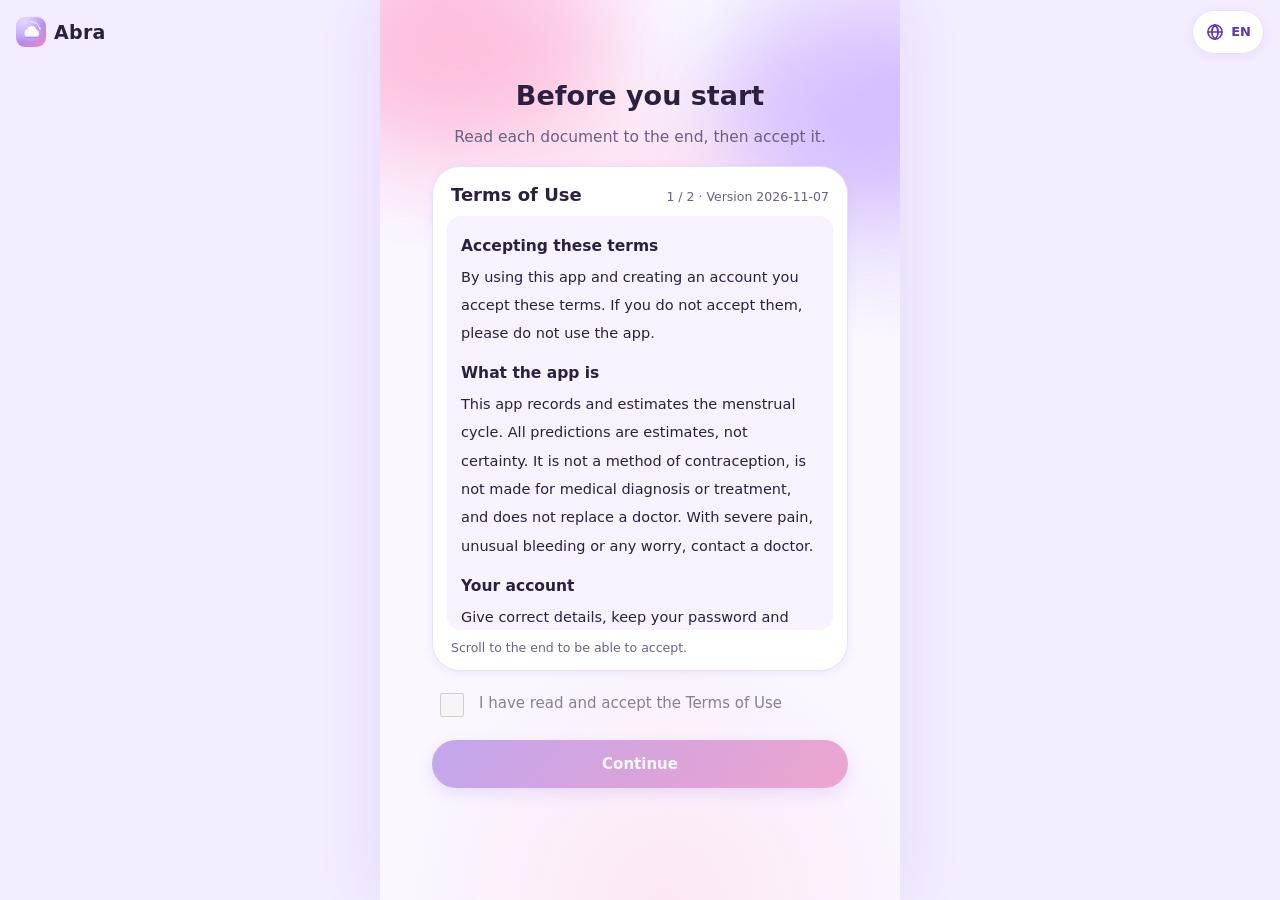
==== commit d228755e: "Add files via upload" ====
--- a/index.html
+++ b/index.html
@@ -1,21 +1,23 @@
 <!doctype html>
-<html lang="fa" dir="rtl" data-theme="light" class="splashing">
+<html lang="en" dir="ltr" data-theme="light" data-skin="calm" class="splashing">
 <head>
 <meta charset="utf-8">
 <meta name="viewport" content="width=device-width, initial-scale=1, viewport-fit=cover">
-<title>ابرورا</title>
-<meta name="description" content="Abrora — ابرورا: ردیاب خصوصی و آفلاین چرخه‌ی قاعدگی">
+<title>Abra</title>
+<meta name="description" content="Abra — a private, offline-first cycle tracker. Estimates, not certainty.">
 <meta name="theme-color" content="#fbf6ff">
 <meta name="color-scheme" content="light dark">
 <meta name="apple-mobile-web-app-capable" content="yes">
 <meta name="mobile-web-app-capable" content="yes">
-<meta name="apple-mobile-web-app-title" content="ابرورا">
+<meta name="apple-mobile-web-app-title" content="Abra">
 <meta name="apple-mobile-web-app-status-bar-style" content="default">
 <meta name="format-detection" content="telephone=no">
 <link rel="manifest" href="manifest.webmanifest">
 <link rel="apple-touch-icon" href="icons/apple-touch-icon.png">
 <link rel="icon" type="image/png" href="icons/favicon.png">
 <link rel="stylesheet" href="css/app.css">
+<link rel="stylesheet" href="css/abra.css">
+<link rel="stylesheet" href="css/brands.css">
 <link rel="apple-touch-startup-image" href="splash/launch-1320x2868.jpg" media="(device-width: 440px) and (device-height: 956px) and (-webkit-device-pixel-ratio: 3) and (orientation: portrait)">
 <link rel="apple-touch-startup-image" href="splash/launch-1206x2622.jpg" media="(device-width: 402px) and (device-height: 874px) and (-webkit-device-pixel-ratio: 3) and (orientation: portrait)">
 <link rel="apple-touch-startup-image" href="splash/launch-1290x2796.jpg" media="(device-width: 430px) and (device-height: 932px) and (-webkit-device-pixel-ratio: 3) and (orientation: portrait)">
@@ -27,21 +29,24 @@
 <link rel="apple-touch-startup-image" href="splash/launch-828x1792.jpg" media="(device-width: 414px) and (device-height: 896px) and (-webkit-device-pixel-ratio: 2) and (orientation: portrait)">
 <link rel="apple-touch-startup-image" href="splash/launch-1242x2208.jpg" media="(device-width: 414px) and (device-height: 736px) and (-webkit-device-pixel-ratio: 3) and (orientation: portrait)">
 <link rel="apple-touch-startup-image" href="splash/launch-750x1334.jpg" media="(device-width: 375px) and (device-height: 667px) and (-webkit-device-pixel-ratio: 2) and (orientation: portrait)">
-<link rel="preload" as="image" href="icons/splash-bg.svg">
+<link rel="preload" as="image" href="icons/splash-clouds.svg">
 <link rel="preload" as="font" type="font/woff2" href="fonts/Vazir-Bold.woff2" crossorigin>
 <style>
 /* Opening screen (shown instantly, before any script runs) */
 html.splashing, html.splashing body { background: #070522; overflow: hidden; }
 #splash { position: fixed; inset: 0; z-index: 9999; display: grid; place-items: center; overflow: hidden;
-  background: #1c1360 url("icons/splash-bg.svg") center / cover no-repeat;
+  background: #7d5bd6 url("icons/splash-clouds.svg") center / cover no-repeat;
   transition: opacity .7s ease, transform .9s cubic-bezier(.2, .8, .2, 1), visibility 0s linear .9s; }
+#splash[data-brand="aurora"] { background: #0d4a4a url("icons/splash-aurora.svg") center / cover no-repeat; }
+#splash[data-brand="abrora"] { background: #2b5a86 url("icons/splash-abrora.svg") center / cover no-repeat; }
 #splash.out { opacity: 0; transform: scale(1.06); visibility: hidden; pointer-events: none; }
 #splash .sp-center { display: flex; flex-direction: column; align-items: center; gap: 26px; margin-top: -4vh; }
 #splash .sp-logo { position: relative; width: 148px; height: 148px; animation: spPop .9s cubic-bezier(.2, 1.2, .3, 1) both, spFloat 5s ease-in-out 1s infinite; }
 #splash .sp-logo::before { content: ""; position: absolute; inset: -34px; border-radius: 50%; background: radial-gradient(closest-side, rgba(255, 170, 220, .55), rgba(150, 120, 255, .25) 55%, transparent); animation: spPulse 3.2s ease-in-out infinite; }
 #splash .sp-logo img { position: relative; width: 100%; height: 100%; border-radius: 38px; display: block; box-shadow: 0 18px 50px rgba(20, 8, 70, .55), 0 0 0 1.5px rgba(255, 255, 255, .28); }
-#splash .sp-name { font-family: "Vazir", system-ui, -apple-system, "Geeza Pro", sans-serif; font-weight: 700; font-size: 46px; line-height: 1.4; color: #fff; direction: rtl;
+#splash .sp-name { font-family: ui-rounded, "SF Pro Rounded", system-ui, -apple-system, "Segoe UI", sans-serif; font-weight: 700; font-size: 48px; letter-spacing: .5px; line-height: 1.2; color: #fff; direction: ltr;
   text-shadow: 0 2px 22px rgba(255, 150, 215, .65), 0 0 2px rgba(255, 255, 255, .6); animation: spName 1s cubic-bezier(.2, .8, .2, 1) .35s both; }
+#splash .sp-tag { font-family: "Vazir", system-ui, -apple-system, "Geeza Pro", sans-serif; font-size: 17px; color: rgba(255,255,255,.9); margin-top: -14px; text-align: center; padding: 0 28px; animation: spName 1s cubic-bezier(.2, .8, .2, 1) .6s both; }
 @keyframes spPop { from { opacity: 0; transform: scale(.55) translateY(24px); } to { opacity: 1; transform: none; } }
 @keyframes spFloat { 50% { transform: translateY(-9px); } }
 @keyframes spPulse { 50% { transform: scale(1.12); opacity: .75; } }
@@ -49,36 +54,45 @@
 @media (prefers-reduced-motion: reduce) { #splash .sp-logo, #splash .sp-logo::before, #splash .sp-name { animation: none; } }
 </style>
 <script>
-/* Apply saved language and theme before first paint so nothing flashes. */
+/* Apply the last chosen language, theme and look before first paint, so the opening screen shows in the language
+   the person last picked (V2). Only non-health preferences are read here; health data stays in the encrypted store. */
 (function () {
-  try {
-    var s = (JSON.parse(localStorage.getItem('abrora:v1') || '{}') || {}).settings || {};
-    var l = ['fa', 'en', 'de'].indexOf(s.lang) >= 0 ? s.lang : 'fa', h = document.documentElement;
-    h.lang = l; h.dir = l === 'fa' ? 'rtl' : 'ltr';
-    if (s.font === 'iransans') h.setAttribute('data-font', 'iransans');
-    var th = s.theme || 'auto';
-    var dark = th === 'dark' || (th === 'auto' && window.matchMedia && matchMedia('(prefers-color-scheme: dark)').matches);
-    h.setAttribute('data-theme', dark ? 'dark' : 'light');
-  } catch (e) {
-    try { if (matchMedia('(prefers-color-scheme: dark)').matches) document.documentElement.setAttribute('data-theme', 'dark'); } catch (e2) {}
-  }
+  var TAG = { fa: 'همراه خصوصی چرخه‌ی تو', en: 'Your private cycle companion', de: 'Deine private Zyklus-Begleiterin' };
+  var NAME = { abra: 'Abra', aurora: 'Aurora', abrora: 'Abrora' };
+  var h = document.documentElement, p = {};
+  try { p = JSON.parse(localStorage.getItem('abra:prefs') || '{}') || {}; } catch (e) { }
+  if (!p.lang) { try { p = { lang: ((JSON.parse(localStorage.getItem('abrora:v1') || '{}') || {}).settings || {}).lang }; } catch (e) { } }   // first launch after upgrading
+  var l = ['fa', 'en', 'de'].indexOf(p.lang) >= 0 ? p.lang : 'en';
+  h.lang = l; h.dir = l === 'fa' ? 'rtl' : 'ltr';
+  if (p.font === 'iransans') h.setAttribute('data-font', 'iransans');
+  if (p.skin === 'glass') h.setAttribute('data-skin', 'glass');
+  var br = NAME[p.brand] ? p.brand : 'abra';
+  h.setAttribute('data-brand', br);
+  (function () { var sfx = br === 'abra' ? '' : '-' + br, a = document.querySelector('link[rel="icon"]'), b = document.querySelector('link[rel="apple-touch-icon"]'); if (a) a.href = 'icons/favicon' + sfx + '.png'; if (b) b.href = 'icons/apple-touch-icon' + sfx + '.png'; })();
+  var th = p.theme || 'auto', dark = false;
+  try { dark = th === 'dark' || (th === 'auto' && window.matchMedia && matchMedia('(prefers-color-scheme: dark)').matches); } catch (e) { }
+  h.setAttribute('data-theme', dark ? 'dark' : 'light');
+  self.__splash = { name: NAME[p.brand] || 'Abra', tag: TAG[l], brand: NAME[p.brand] ? p.brand : 'abra' };
+  document.title = self.__splash.name;
 })();
 </script>
 </head>
 <body>
-<div id="splash" aria-hidden="true"><div class="sp-center"><div class="sp-logo"><img src="icons/logo.svg" alt="" width="148" height="148"></div><div class="sp-name">اَبرورا</div></div></div>
+<div id="splash" aria-hidden="true"><div class="sp-center"><div class="sp-logo"><img id="spLogo" src="icons/abra.svg" alt="" width="148" height="148"></div><div class="sp-name" id="spName">Abra</div><div class="sp-tag" id="spTag"></div></div></div>
 <div id="app"></div>
-<noscript>Abrora needs JavaScript. / ابرورا به جاوااسکریپت نیاز دارد.</noscript>
+<noscript>Abra needs JavaScript.</noscript>
 <script>
 /* Keep the opening screen up for a moment (so it can be enjoyed), then fade it out once the app is ready. */
 (function () {
+  var sn = document.getElementById('spName'), st = document.getElementById('spTag');
+  if (sn && self.__splash) { sn.textContent = self.__splash.name; st.textContent = self.__splash.tag; document.getElementById('splash').setAttribute('data-brand', self.__splash.brand); var sl = document.getElementById('spLogo'); if (sl) sl.src = 'icons/' + self.__splash.brand + '.svg'; }
   var t0 = Date.now(), MIN = 2000, done = false, still = /[?&]still\b/.test(location.search), meta = document.querySelector('meta[name="theme-color"]');
   if (meta) meta.setAttribute('content', '#1c1360');
   self.hideSplash = function () {
     if (done || still) return; done = true;
     setTimeout(function () {
       var el = document.getElementById('splash');
-      document.dispatchEvent(new Event('abrora:splash-end'));
+      document.dispatchEvent(new Event('abra:splash-end'));
       document.documentElement.classList.remove('splashing');
       if (!el) return;
       el.classList.add('out');
@@ -92,7 +106,14 @@
 <script src="js/config.js"></script>
 <script src="js/calendar.js"></script>
 <script src="js/engine.js"></script>
+<script src="js/brand.js"></script>
+<script src="js/store.js"></script>
 <script src="js/i18n.js"></script>
+<script src="js/i18n-v2.js"></script>
+<script src="js/i18n-v3.js"></script>
+<script src="js/core.js"></script>
+<script src="js/qr.js"></script>
+<script src="js/pair.js"></script>
 <script src="js/content.js"></script>
 <script src="js/tips.js"></script>
 <script src="js/privacy.js"></script>
@@ -100,6 +121,7 @@
 <script src="js/lock.js"></script>
 <script src="js/update.js"></script>
 <script src="js/sync.js"></script>
+<script src="js/together.js"></script>
 <script src="js/app.js"></script>
 </body>
 </html>
--- a/css/abra.css
+++ b/css/abra.css
@@ -0,0 +1,125 @@
+/* ============================================================
+   Abra — v2 layer on top of app.css
+   1) Abra palette (rose + lilac, clouds)       2) Calm skin (default, own design)
+   3) Glass skin (translucent, frosted)         4) Pre-app screens: language, consent gate, sign-in
+   ============================================================ */
+
+/* ---------- 1. palette ---------- */
+html[data-theme="light"] {
+  --accent: #8a58dc; --accent2: #e0589f; --accent-soft: #f1e8ff; --accent-ink: #5d36b8;
+  --a1: #ffa6cc; --a2: #c4a8ff; --a3: #ffd3e6;
+  --shadow: 0 12px 30px rgba(138, 88, 220, .13);
+}
+html[data-theme="dark"] {
+  --accent: #c2a6ff; --accent2: #f58cc4;
+  --a1: #ff72b4; --a2: #8a63f2; --a3: #c34fa0;
+}
+.brand-name { font-family: var(--font-latin); letter-spacing: .3px; }
+
+/* ---------- 4. pre-app screens ---------- */
+.pre-head { position: fixed; z-index: 30; top: 0; left: 0; right: 0; direction: ltr; display: flex; align-items: center; justify-content: space-between;
+  padding: calc(env(safe-area-inset-top) + 10px) 16px 10px; pointer-events: none; }
+.pre-head > * { pointer-events: auto; }
+.pre-brand { display: flex; align-items: center; gap: 8px; font-weight: 700; font-size: 18px; color: var(--ink); }
+.pre-brand img { border-radius: 9px; }
+/* language icon: always the TOP-RIGHT corner of the screen, in every language and direction */
+.lang-btn { display: inline-flex; align-items: center; gap: 6px; min-height: 44px; min-width: 44px; padding: 0 12px; border-radius: 999px; font-weight: 700; font-size: 13px;
+  color: var(--accent-ink); background: var(--surface); box-shadow: var(--shadow-s); border: 1px solid var(--line); margin-left: auto; }
+.lang-btn svg { width: 20px; height: 20px; }
+.lang-menu { position: absolute; top: calc(env(safe-area-inset-top) + 58px); right: 16px; min-width: 176px; padding: 6px; border-radius: 18px; background: var(--surface);
+  border: 1px solid var(--line); box-shadow: var(--shadow); display: grid; gap: 2px; direction: ltr; }
+.lang-menu button { text-align: start; min-height: 46px; padding: 0 14px; border-radius: 12px; font-size: 16px; font-weight: 500; color: var(--ink); }
+.lang-menu button[aria-checked="true"] { background: var(--accent-soft); color: var(--accent-ink); font-weight: 700; }
+.lang-menu button[lang="fa"] { font-family: var(--font-fa); text-align: right; }
+.lang-btn:focus-visible, .lang-menu button:focus-visible, .link:focus-visible, .check input:focus-visible { outline: 3px solid var(--accent); outline-offset: 2px; }
+
+.pre-body { position: relative; z-index: 1; max-width: 460px; margin: 0 auto; padding: calc(env(safe-area-inset-top) + 76px) 22px calc(env(safe-area-inset-bottom) + 28px); min-height: 100dvh; display: flex; flex-direction: column; gap: 14px; }
+.pre-title { text-align: center; }
+.pre-title h1 { font-size: 27px; line-height: 1.45; font-weight: 700; text-wrap: balance; }
+.pre-title .lead { color: var(--ink2); margin-top: 8px; font-size: 15.5px; line-height: 1.85; text-wrap: balance; }
+.pre-title .hero { width: 84px; height: 84px; border-radius: 24px; margin: 0 auto 14px; display: block; box-shadow: var(--shadow); }
+
+.doc-card { background: var(--surface); border-radius: var(--r-xl); box-shadow: var(--shadow-s); padding: 14px 14px 10px; border: 1px solid var(--line); }
+.doc-head { display: flex; align-items: baseline; justify-content: space-between; gap: 10px; padding: 0 4px 8px; }
+.doc-head h2 { font-size: 18px; font-weight: 700; line-height: 1.5; }
+.doc-step { font-size: 12.5px; color: var(--ink2); white-space: nowrap; }
+.doc-scroll { height: min(46dvh, 430px); overflow-y: auto; overscroll-behavior: contain; padding: 4px 6px 4px; border-radius: 14px; background: var(--surface2); -webkit-overflow-scrolling: touch; }
+.doc-scroll:focus-visible { outline: 3px solid var(--accent); outline-offset: 2px; }
+.doc-scroll h3 { font-size: 15.5px; font-weight: 700; margin: 14px 8px 4px; line-height: 1.6; }
+.doc-scroll p { font-size: 14.5px; line-height: 1.95; margin: 0 8px 4px; color: var(--ink); }
+.doc-hint { font-size: 12.5px; color: var(--ink2); padding: 8px 4px 2px; min-height: 22px; }
+.check { display: flex; gap: 12px; align-items: flex-start; padding: 6px 4px; font-size: 15px; line-height: 1.7; }
+.check input { width: 24px; height: 24px; flex: none; margin-top: 2px; accent-color: var(--accent); }
+.check input:disabled + span { opacity: .55; }
+
+.login-form { display: grid; gap: 6px; }
+.login-form .lbl, .pre-body .lbl { font-size: 14px; font-weight: 700; margin-top: 8px; }
+.field { width: 100%; min-height: 50px; padding: 0 16px; border-radius: 16px; border: 1.5px solid var(--line); background: var(--surface); color: var(--ink); font-size: 16px; }
+.field:focus-visible { outline: 3px solid var(--accent); outline-offset: 1px; border-color: var(--accent); }
+.form-msg { min-height: 22px; font-size: 13.5px; line-height: 1.6; margin: 4px 2px; }
+.form-msg.err { color: var(--period-ink); } .form-msg.ok { color: var(--fertile-ink); }
+.link { color: var(--accent-ink); font-weight: 600; font-size: 14px; min-height: 44px; padding: 0 6px; text-decoration: underline; text-underline-offset: 3px; justify-self: start; }
+.link.center { justify-self: center; }
+.btn.ghost { background: transparent; border: 1.5px solid var(--line); color: var(--ink); }
+.btn.social { gap: 10px; }
+.g-mark { display: inline-grid; place-items: center; width: 22px; height: 22px; border-radius: 50%; background: #fff; color: #4285f4; font-size: 14px; }
+.a-mark { width: 18px; height: 18px; background: currentColor; -webkit-mask: radial-gradient(circle at 50% 60%, #000 55%, transparent 56%); mask: radial-gradient(circle at 50% 60%, #000 55%, transparent 56%); }
+.divider { display: flex; align-items: center; gap: 12px; color: var(--ink2); font-size: 13px; }
+.divider::before, .divider::after { content: ""; flex: 1; height: 1px; background: var(--line); }
+.hint.center { text-align: center; color: var(--ink2); font-size: 13px; line-height: 1.7; }
+.pre-body .btn[disabled] { opacity: .5; cursor: not-allowed; }
+.acct-id { font-weight: 700; margin: 6px 0 4px; word-break: break-all; }
+.stack { display: grid; gap: 10px; margin-top: 12px; }
+.plain { margin: 12px 0 0; padding-inline-start: 20px; display: grid; gap: 8px; font-size: 14.5px; line-height: 1.8; }
+.nz-logo { display: block; width: 130px; height: auto; margin: 12px 0 6px; }
+html[data-theme="dark"] .nz-logo { filter: invert(1) hue-rotate(180deg); }
+
+/* ---------- 3. glass skin ---------- */
+html[data-skin="glass"] body {
+  background:
+    radial-gradient(60vmax 40vmax at 8% 4%, rgba(255, 150, 205, .75), transparent 60%),
+    radial-gradient(55vmax 40vmax at 100% 14%, rgba(168, 140, 255, .7), transparent 60%),
+    radial-gradient(60vmax 45vmax at 30% 100%, rgba(255, 200, 225, .8), transparent 60%),
+    linear-gradient(160deg, #f3e9ff, #ffe6f1);
+  background-attachment: fixed;
+}
+html[data-skin="glass"][data-theme="dark"] body {
+  background:
+    radial-gradient(60vmax 40vmax at 8% 4%, rgba(214, 70, 150, .55), transparent 60%),
+    radial-gradient(55vmax 40vmax at 100% 14%, rgba(110, 80, 240, .6), transparent 60%),
+    radial-gradient(60vmax 45vmax at 30% 100%, rgba(150, 60, 160, .5), transparent 60%),
+    linear-gradient(160deg, #150f2c, #241238);
+  background-attachment: fixed;
+}
+html[data-skin="glass"] .aurora { opacity: .55; }
+html[data-skin="glass"] { --glass: rgba(255, 255, 255, .56); --glass-line: rgba(255, 255, 255, .7); --glass-shadow: 0 10px 34px rgba(110, 70, 190, .16); }
+html[data-skin="glass"][data-theme="dark"] { --glass: rgba(40, 28, 74, .52); --glass-line: rgba(255, 255, 255, .14); --glass-shadow: 0 10px 34px rgba(0, 0, 0, .4); }
+html[data-skin="glass"] .group, html[data-skin="glass"] .card, html[data-skin="glass"] .cal-card, html[data-skin="glass"] .sheet, html[data-skin="glass"] .tabbar,
+html[data-skin="glass"] .doc-card, html[data-skin="glass"] .lang-menu, html[data-skin="glass"] .lang-btn, html[data-skin="glass"] .update-card {
+  background: var(--glass); border: 1px solid var(--glass-line); box-shadow: var(--glass-shadow);
+  -webkit-backdrop-filter: blur(22px) saturate(1.5); backdrop-filter: blur(22px) saturate(1.5);
+}
+html[data-skin="glass"] .field, html[data-skin="glass"] .doc-scroll, html[data-skin="glass"] .seg { background: rgba(255, 255, 255, .38); border-color: var(--glass-line); }
+html[data-skin="glass"][data-theme="dark"] .field, html[data-skin="glass"][data-theme="dark"] .doc-scroll, html[data-skin="glass"][data-theme="dark"] .seg { background: rgba(255, 255, 255, .07); }
+html[data-skin="glass"] .seg button[aria-pressed="true"] { background: var(--glass); }
+html[data-skin="glass"] .scrim { -webkit-backdrop-filter: blur(6px); backdrop-filter: blur(6px); }
+@supports not ((backdrop-filter: blur(1px)) or (-webkit-backdrop-filter: blur(1px))) {
+  html[data-skin="glass"] .group, html[data-skin="glass"] .card, html[data-skin="glass"] .cal-card, html[data-skin="glass"] .sheet, html[data-skin="glass"] .tabbar,
+  html[data-skin="glass"] .doc-card, html[data-skin="glass"] .lang-menu, html[data-skin="glass"] .lang-btn { background: var(--surface); }
+}
+@media (prefers-reduced-transparency: reduce) {
+  html[data-skin="glass"] .group, html[data-skin="glass"] .card, html[data-skin="glass"] .cal-card, html[data-skin="glass"] .sheet, html[data-skin="glass"] .tabbar,
+  html[data-skin="glass"] .doc-card, html[data-skin="glass"] .lang-menu, html[data-skin="glass"] .lang-btn { background: var(--surface); -webkit-backdrop-filter: none; backdrop-filter: none; }
+}
+
+/* ---------- settings categories ---------- */
+.cat-list { display: grid; gap: 10px; margin-top: 6px; }
+.cat-row { display: flex; align-items: center; gap: 14px; width: 100%; min-height: 68px; padding: 12px 16px; border-radius: var(--r-lg); background: var(--surface); box-shadow: var(--shadow-s); text-align: start; color: var(--ink); }
+.cat-row:active { transform: scale(.985); }
+.cat-ic { width: 42px; height: 42px; flex: none; display: grid; place-items: center; border-radius: 14px; background: var(--accent-soft); font-size: 20px; }
+.cat-tx { flex: 1; display: grid; gap: 2px; min-width: 0; }
+.cat-tx b { font-size: 16px; font-weight: 700; }
+.cat-tx small { font-size: 13px; color: var(--ink2); line-height: 1.5; }
+.cat-row svg.flip { width: 18px; height: 18px; color: var(--ink2); }
+html[dir="rtl"] .cat-row svg.flip { transform: scaleX(-1); }
+html[data-skin="glass"] .cat-row { background: var(--glass); border: 1px solid var(--glass-line); box-shadow: var(--glass-shadow); -webkit-backdrop-filter: blur(22px) saturate(1.5); backdrop-filter: blur(22px) saturate(1.5); }
--- a/css/brands.css
+++ b/css/brands.css
@@ -0,0 +1,133 @@
+/* ============================================================
+   Abra / Aurora / Abrora — brand colour themes + 2026 surface refresh
+   Brand is chosen by html[data-brand]. Abra (default) = clouds, lilac + rose.
+   Aurora = polar-night green. Abrora = the paired app: aurora over clouds (applied to BOTH partners).
+   Phase colours (period / fertile / PMS) keep their meaning in every brand.
+   ============================================================ */
+
+/* ---------- Aurora (men's app) ---------- */
+html[data-brand="aurora"][data-theme="light"] {
+  --bg: #f1faf8; --bg2: #e4f4f0; --surface: #ffffff; --surface2: #eaf6f3; --line: #d3ebe5; --ink: #12302c; --ink2: #4f7069;
+  --accent: #0f9d84; --accent2: #3b82f0; --accent-soft: #d9f4ed; --accent-ink: #0a6b5a; --on-accent: #ffffff;
+  --a1: #6ff0c8; --a2: #7ec8ff; --a3: #c4b5ff; --track: #dcefea;
+  --shadow: 0 10px 28px rgba(15, 157, 132, .14); --shadow-s: 0 2px 8px rgba(15, 157, 132, .10);
+  --mesh: radial-gradient(60% 40% at 15% 0%, rgba(111, 240, 200, .45), transparent 70%), radial-gradient(50% 36% at 100% 12%, rgba(126, 200, 255, .38), transparent 70%), radial-gradient(60% 40% at 50% 100%, rgba(196, 181, 255, .28), transparent 70%);
+}
+html[data-brand="aurora"][data-theme="dark"] {
+  --bg: #07171c; --bg2: #0b2229; --surface: #0e2a30; --surface2: #133740; --line: #1c4750; --ink: #eafbf6; --ink2: #93bdb5;
+  --accent: #5be7c4; --accent2: #6fb7ff; --accent-soft: #134a47; --accent-ink: #8ff3da; --on-accent: #04201b;
+  --a1: #2fe0b0; --a2: #3a8fd8; --a3: #8a63f2; --track: #17414a;
+  --mesh: radial-gradient(60% 40% at 15% 0%, rgba(47, 224, 176, .28), transparent 70%), radial-gradient(50% 36% at 100% 12%, rgba(58, 143, 216, .28), transparent 70%), radial-gradient(60% 40% at 50% 100%, rgba(138, 99, 242, .22), transparent 70%);
+}
+
+/* ---------- Abrora (paired): night-sky aurora + soft clouds ---------- */
+html[data-brand="abrora"][data-theme="light"] {
+  --bg: #f3f5ff; --bg2: #e8ecff; --surface: #ffffff; --surface2: #eef1ff; --line: #dbe0f7; --ink: #1d2250; --ink2: #5a6290;
+  --accent: #4f6bec; --accent2: #12b5a0; --accent-soft: #e1e7ff; --accent-ink: #3144b8; --on-accent: #ffffff;
+  --a1: #7de9d0; --a2: #a9b7ff; --a3: #ffc2e2; --track: #e3e8fb;
+  --shadow: 0 10px 28px rgba(79, 107, 236, .15); --shadow-s: 0 2px 8px rgba(79, 107, 236, .10);
+  --mesh: radial-gradient(60% 40% at 10% 0%, rgba(125, 233, 208, .42), transparent 70%), radial-gradient(55% 40% at 100% 8%, rgba(169, 183, 255, .5), transparent 70%), radial-gradient(70% 40% at 60% 100%, rgba(255, 194, 226, .42), transparent 70%);
+}
+html[data-brand="abrora"][data-theme="dark"] {
+  --bg: #0b1030; --bg2: #11183f; --surface: #151c48; --surface2: #1c2557; --line: #2a3470; --ink: #f0f2ff; --ink2: #a8b0dc;
+  --accent: #8fa2ff; --accent2: #4fe3c8; --accent-soft: #28326e; --accent-ink: #bcc7ff; --on-accent: #0b1030;
+  --a1: #2fe0b0; --a2: #6f7cf2; --a3: #e287c0; --track: #232d66;
+  --mesh: radial-gradient(60% 40% at 10% 0%, rgba(47, 224, 176, .26), transparent 70%), radial-gradient(55% 40% at 100% 8%, rgba(111, 124, 242, .34), transparent 70%), radial-gradient(70% 40% at 60% 100%, rgba(226, 135, 192, .24), transparent 70%);
+}
+
+/* ambient mesh behind every screen (all brands; Abra gets a soft lilac/rose one) */
+html[data-theme="light"] { --mesh: radial-gradient(60% 40% at 12% 0%, rgba(255, 166, 204, .38), transparent 70%), radial-gradient(55% 40% at 100% 10%, rgba(196, 168, 255, .42), transparent 70%), radial-gradient(70% 40% at 55% 100%, rgba(255, 211, 230, .4), transparent 70%); }
+html[data-theme="dark"] { --mesh: radial-gradient(60% 40% at 12% 0%, rgba(255, 114, 180, .16), transparent 70%), radial-gradient(55% 40% at 100% 10%, rgba(138, 99, 242, .26), transparent 70%), radial-gradient(70% 40% at 55% 100%, rgba(195, 79, 160, .16), transparent 70%); }
+#app::before { content: ""; position: fixed; inset: 0; z-index: 0; pointer-events: none; background: var(--mesh); }
+@media (min-width: 521px) { #app::before { inset: 0 auto 0 50%; width: 520px; transform: translateX(-50%); } }
+
+/* ---------- floating pill tab bar ---------- */
+.tabbar { inset-inline: 12px; bottom: calc(10px + env(safe-area-inset-bottom)); max-width: 496px; border: 1px solid var(--line); border-radius: 30px; padding: 6px;
+  min-height: 0; box-shadow: var(--shadow); background: var(--surface); }
+.tab { min-height: 54px; border-radius: 24px; gap: 1px; font-size: 11.5px; }
+.tab .ic { width: 46px; height: 28px; }
+.tab[aria-current="page"] .ic { background: linear-gradient(135deg, var(--accent), var(--accent2)); color: var(--on-accent); }
+.tab[aria-current="page"] { color: var(--ink); }
+.view { padding-bottom: calc(var(--tab-h) + env(safe-area-inset-bottom) + 44px); }
+.toast { bottom: calc(var(--tab-h) + env(safe-area-inset-bottom) + 34px); }
+html[data-skin="glass"] .tabbar { background: var(--glass); border-color: var(--glass-line); box-shadow: var(--glass-shadow); }
+
+/* ---------- richer cards ---------- */
+.card, .group, .cal-card { border-radius: 26px; }
+
+/* ---------- brand mark in the top bar ---------- */
+.topbar .logo { border-radius: 12px; box-shadow: 0 4px 12px rgba(0, 0, 0, .12); }
+
+/* flow level: soft beads (no drop / blood imagery anywhere in the app) */
+.flow .drops { height: 14px; gap: 4px; }
+.flow .drops svg { width: 14px; height: 14px; }
+
+/* ---------- Together ---------- */
+.tg-hero { text-align: center; padding: 22px 18px 18px; margin-bottom: 14px; border-radius: 28px; color: var(--ink);
+  background: linear-gradient(160deg, color-mix(in srgb, var(--a1) 34%, var(--surface)), color-mix(in srgb, var(--a2) 34%, var(--surface))); border: 1px solid var(--line); box-shadow: var(--shadow-s); }
+.tg-hero h2 { margin: 12px 0 6px; font-size: 21px; line-height: 1.35; text-wrap: balance; }
+.tg-hero p { margin: 0; color: var(--ink2); font-size: 14.5px; line-height: 1.8; text-wrap: balance; }
+.tg-orbs { display: flex; justify-content: center; }
+.tg-orbs img { width: 62px; height: 62px; border-radius: 19px; box-shadow: 0 8px 20px rgba(0, 0, 0, .16); }
+.tg-orbs img + img { margin-inline-start: -14px; }
+.tg-hero.paired .tg-orbs img { width: 72px; height: 72px; border-radius: 22px; }
+.tg-qr { width: 196px; margin: 12px auto 6px; padding: 8px; background: #fff; border-radius: 18px; box-shadow: var(--shadow-s); }
+.tg-qr svg { display: block; width: 100%; height: auto; }
+.tg-code { text-align: center; font: 700 30px/1.2 ui-monospace, "SF Mono", Menlo, Consolas, monospace; letter-spacing: .14em; margin: 8px 0 2px; color: var(--ink); }
+.tg-code-in { text-transform: uppercase; letter-spacing: .12em; text-align: center; font-weight: 600; }
+.tg-scan video { width: 100%; max-height: 260px; object-fit: cover; border-radius: 18px; background: #000; margin-bottom: 8px; }
+.tg-safety { font: 700 22px/1.4 ui-monospace, "SF Mono", Menlo, Consolas, monospace; letter-spacing: .08em; text-align: center; padding: 12px; border-radius: 16px; background: var(--accent-soft); color: var(--accent-ink); margin: 6px 0 8px; }
+.tg-theirs { display: grid; gap: 8px; margin-top: 6px; }
+.tg-row { display: grid; gap: 2px; padding: 12px 14px; border-radius: 16px; background: var(--surface2); }
+.tg-row b { font-size: 13.5px; color: var(--ink2); font-weight: 600; }
+.tg-row span { font-size: 16px; font-weight: 600; line-height: 1.6; }
+.tg-toggles { display: grid; gap: 6px; margin: 8px 0; }
+.tg-sw { display: flex; align-items: center; justify-content: space-between; gap: 12px; min-height: 52px; padding: 0 14px; border-radius: 16px; background: var(--surface2); color: var(--ink); font-size: 15.5px; font-weight: 500; text-align: start; }
+.tg-sw .sw { position: relative; flex: none; width: 48px; height: 28px; border-radius: 14px; background: var(--track); transition: background .2s var(--ease); }
+.tg-sw .sw::after { content: ""; position: absolute; top: 3px; inset-inline-start: 3px; width: 22px; height: 22px; border-radius: 50%; background: #fff; box-shadow: 0 1px 4px rgba(0, 0, 0, .25); transition: inset-inline-start .2s var(--ease); }
+.tg-sw .sw.on { background: linear-gradient(135deg, var(--accent), var(--accent2)); }
+.tg-sw .sw.on::after { inset-inline-start: 23px; }
+.tg-sw:focus-visible, .tg-compose button:focus-visible, .tg-stickers button:focus-visible { outline: 3px solid var(--accent); outline-offset: 2px; }
+.sr { position: absolute; width: 1px; height: 1px; overflow: hidden; clip: rect(0 0 0 0); white-space: nowrap; }
+.tg-chat { display: flex; flex-direction: column; gap: 6px; height: 280px; overflow-y: auto; padding: 10px; border-radius: 18px; background: var(--surface2); overscroll-behavior: contain; }
+.msg { display: flex; align-items: center; gap: 4px; max-width: 86%; }
+.msg.me { align-self: flex-end; flex-direction: row-reverse; } .msg.them { align-self: flex-start; }
+.msg .bub { padding: 9px 13px; border-radius: 18px; line-height: 1.6; font-size: 15px; overflow-wrap: anywhere; }
+.msg.me .bub { background: linear-gradient(135deg, var(--accent), var(--accent2)); color: var(--on-accent); border-end-end-radius: 6px; }
+.msg.them .bub { background: var(--surface); color: var(--ink); border-end-start-radius: 6px; box-shadow: var(--shadow-s); }
+.msg.sticker .bub { background: none; box-shadow: none; padding: 0; }
+.msg .stk { font-size: 44px; line-height: 1.1; }
+.msg-del { width: 26px; height: 26px; border-radius: 50%; color: var(--ink2); opacity: .55; font-size: 18px; }
+.tg-stickers { display: grid; grid-template-columns: repeat(6, 1fr); gap: 4px; padding: 8px 0 0; }
+.tg-stickers button { font-size: 28px; min-height: 46px; border-radius: 14px; background: var(--surface2); }
+.tg-compose { display: flex; gap: 8px; align-items: center; margin-top: 10px; }
+.tg-compose .field { flex: 1; min-width: 0; }
+.tg-compose .btn { min-height: 50px; padding: 0 16px; }
+.tg-hist { list-style: none; margin: 8px 0 0; padding: 0; display: grid; gap: 6px; font-size: 14px; line-height: 1.6; }
+.tg-hist time { color: var(--ink2); font-size: 12.5px; margin-inline-start: 6px; }
+.tg-ended { text-align: center; }
+.tg-skeleton { height: 220px; border-radius: 26px; background: linear-gradient(90deg, var(--surface2), var(--surface), var(--surface2)); background-size: 200% 100%; animation: tgsk 1.4s linear infinite; }
+@keyframes tgsk { to { background-position: -200% 0; } }
+@media (prefers-reduced-motion: reduce) { .tg-skeleton { animation: none; } .tg-sw .sw, .tg-sw .sw::after { transition: none; } }
+
+/* Aurora / Abrora keep their own sky behind the ring in every phase (the phase tint is an Abra-only accent) */
+html[data-brand="aurora"][data-theme="light"] body[data-phase] { --a1: #6ff0c8; --a2: #7ec8ff; --a3: #c4b5ff; }
+html[data-brand="aurora"][data-theme="dark"] body[data-phase] { --a1: #2fe0b0; --a2: #3a8fd8; --a3: #8a63f2; }
+html[data-brand="abrora"][data-theme="light"] body[data-phase] { --a1: #7de9d0; --a2: #a9b7ff; --a3: #ffc2e2; }
+html[data-brand="abrora"][data-theme="dark"] body[data-phase] { --a1: #2fe0b0; --a2: #6f7cf2; --a3: #e287c0; }
+
+/* Glass skin: sky behind the glass follows the brand */
+html[data-skin="glass"][data-brand="aurora"] body {
+  background: radial-gradient(60vmax 40vmax at 8% 4%, rgba(111, 240, 200, .7), transparent 60%), radial-gradient(55vmax 40vmax at 100% 14%, rgba(126, 200, 255, .65), transparent 60%),
+    radial-gradient(60vmax 45vmax at 30% 100%, rgba(196, 181, 255, .55), transparent 60%), linear-gradient(160deg, #e6f9f3, #e2f0ff); background-attachment: fixed; }
+html[data-skin="glass"][data-brand="aurora"][data-theme="dark"] body {
+  background: radial-gradient(60vmax 40vmax at 8% 4%, rgba(30, 190, 150, .45), transparent 60%), radial-gradient(55vmax 40vmax at 100% 14%, rgba(40, 120, 200, .5), transparent 60%),
+    radial-gradient(60vmax 45vmax at 30% 100%, rgba(110, 80, 220, .4), transparent 60%), linear-gradient(160deg, #06161b, #0a2630); background-attachment: fixed; }
+html[data-skin="glass"][data-brand="abrora"] body {
+  background: radial-gradient(60vmax 40vmax at 8% 4%, rgba(125, 233, 208, .6), transparent 60%), radial-gradient(55vmax 40vmax at 100% 14%, rgba(150, 165, 255, .7), transparent 60%),
+    radial-gradient(60vmax 45vmax at 30% 100%, rgba(255, 190, 224, .65), transparent 60%), linear-gradient(160deg, #eaeeff, #fbe9f6); background-attachment: fixed; }
+html[data-skin="glass"][data-brand="abrora"][data-theme="dark"] body {
+  background: radial-gradient(60vmax 40vmax at 8% 4%, rgba(30, 190, 150, .4), transparent 60%), radial-gradient(55vmax 40vmax at 100% 14%, rgba(90, 100, 240, .55), transparent 60%),
+    radial-gradient(60vmax 45vmax at 30% 100%, rgba(200, 100, 170, .4), transparent 60%), linear-gradient(160deg, #0a0f2e, #1a1344); background-attachment: fixed; }
+html[data-skin="glass"][data-brand="aurora"] { --glass-shadow: 0 10px 34px rgba(15, 157, 132, .16); }
+html[data-skin="glass"][data-brand="abrora"] { --glass-shadow: 0 10px 34px rgba(79, 107, 236, .18); }
